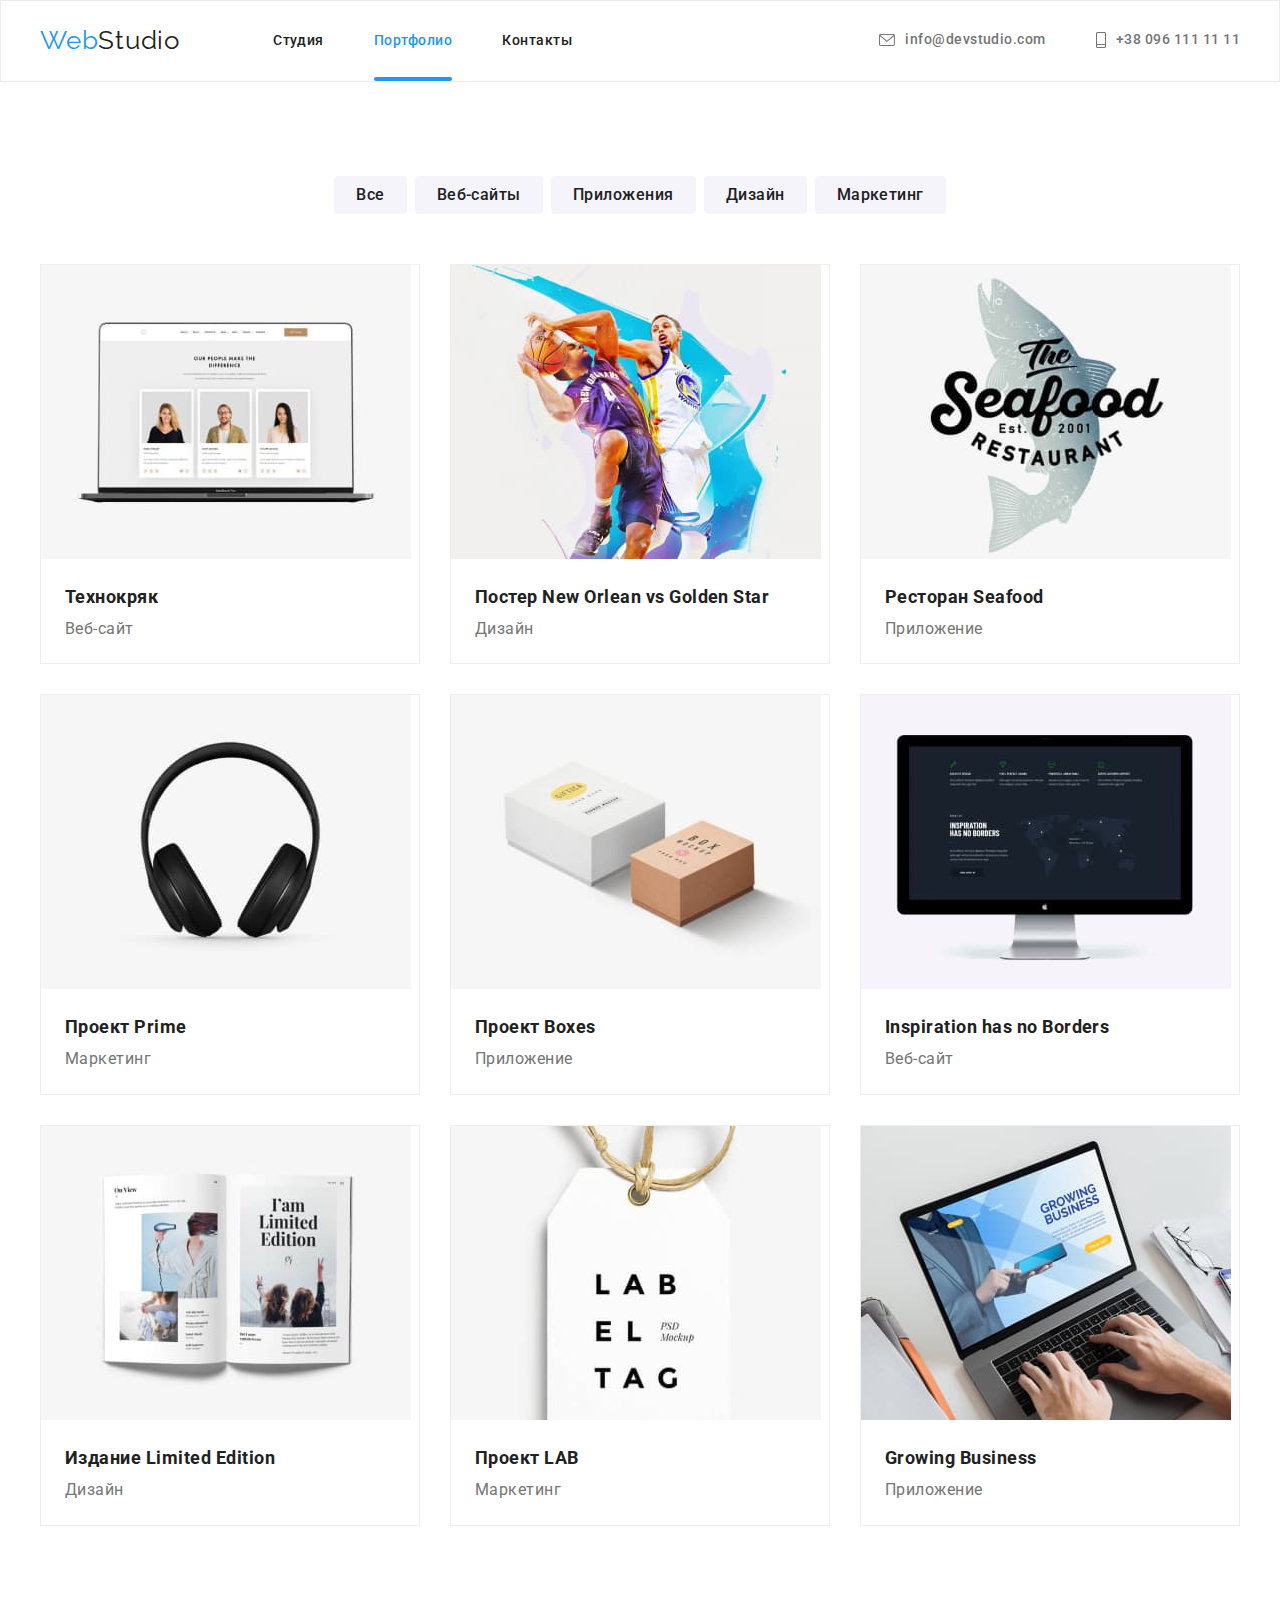
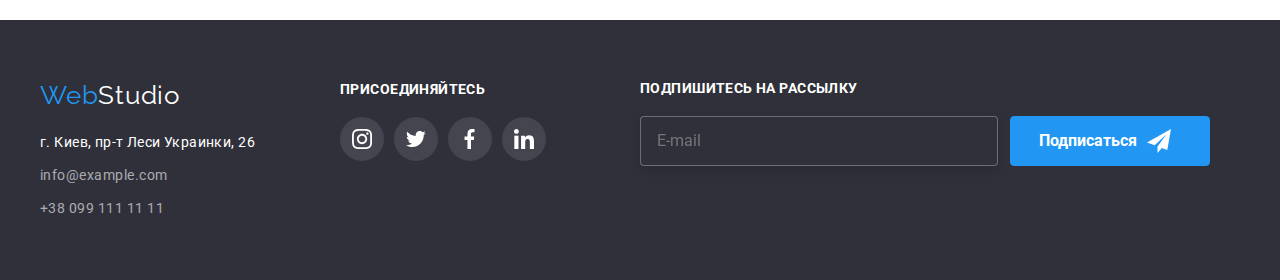
==== portfolio.html @ 8c1c511e "Скопировали файлы из прошлого репозитория!!!" ====
<!DOCTYPE html>
<html lang="ru">
  <head>
    <meta charset="UTF-8" />
    <meta name="viewport" content="width=device-width, initial-scale=1.0" />
    <title>Portfolio</title>
    <link rel="preconnect" href="https://fonts.gstatic.com" />
    <link
      href="https://fonts.googleapis.com/css2?family=Oleo+Script&family=Raleway:wght@700&family=Roboto:wght@400;500;700;900&display=swap"
      rel="stylesheet"
    />
    <link
      rel="stylesheet"
      href="https://cdnjs.cloudflare.com/ajax/libs/modern-normalize/1.0.0/modern-normalize.min.css"
    />
    <link rel="stylesheet" href="./css/main.min.css" />
  </head>
  <body class="page-portfolio">
    <!-- Шапка сайта -->
    <header class="header">
      <div class="container-header container">
        <nav class="navigation">
          <a href="./index.html" aria-label="Логотип ВебСтудии" lang="en" class="logo list"
            ><span class="logo-web">Web</span>Studio</a
          >
          <ul class="site-nav list">
            <li class="item">
              <a href="./index.html" class="menu-link link">Студия</a>
            </li>
            <li class="item">
              <a href="./portfolio.html" class="menu-link link current">Портфолио</a>
            </li>
            <li class="item">
              <a href="" class="menu-link link">Контакты</a>
            </li>
          </ul>
        </nav>
        <ul class="contacts-list-item contacts list">
          <li class="contact-list item">
            <a href="mailto:info@devstudio.com" class="contact-list-link link">
              <svg class="contact-list-icon" width="16px" height="12px">
                <use href="./images/symbol-defs.svg#icon-envelope"></use>
              </svg>
              info@devstudio.com
            </a>
          </li>
          <li class="contact-list item">
            <a href="tel:+380961111111" class="contact-list-link link">
              <svg class="contact-list-icon" width="10px" height="16px">
                <use href="./images/symbol-defs.svg#icon-smartphone"></use>
              </svg>
              +38 096 111 11 11
            </a>
          </li>
        </ul>
      </div>
    </header>

    <main>
      <section class="section-portfolio">
        <div class="container">
          <ul class="button-list list">
            <li class="item">
              <button class="button secondary">Все</button>
            </li>
            <li class="item">
              <button class="button secondary">Веб-сайты</button>
            </li>
            <li class="item">
              <button class="button secondary">Приложения</button>
            </li>
            <li class="item">
              <button class="button secondary">Дизайн</button>
            </li>
            <li class="item">
              <button class="button secondary">Маркетинг</button>
            </li>
          </ul>

          <ul class="works list">
            <li class="item">
              <a href="" class="works-link">
                <div class="card-portfolio">
                  <img src="./images/portfolio/img8.jpg" alt="Технокряк" width="370" height="294" />
                  <div class="box-overlay">
                    <p class="text-overlay">
                      Технокряк это современная площадка распространения коронавируса. Компании используют эту платформу
                      для цифрового шпионажа и атак на защищённые сервера конкурентов.
                    </p>
                  </div>
                </div>
                <div class="works-name">
                  <h3 class="title">Технокряк</h3>
                  <p class="button-name">Веб-сайт</p>
                </div>
              </a>
            </li>
            <li class="item">
              <a href="" class="works-link">
                <div>
                  <img
                    src="./images/portfolio/img9.jpg"
                    alt="Постер New Orlean vs Golden Star"
                    width="370"
                    height="294"
                  />
                </div>
                <div class="works-name">
                  <h3 class="title">Постер New Orlean vs Golden Star</h3>
                  <p class="button-name">Дизайн</p>
                </div>
              </a>
            </li>
            <li class="item">
              <a href="" class="works-link">
                <div>
                  <img src="./images/portfolio/img10.jpg" alt="Ресторан Seafood" width="370" height="294" />
                </div>
                <div class="works-name">
                  <h3 class="title">Ресторан Seafood</h3>
                  <p class="button-name">Приложение</p>
                </div>
              </a>
            </li>
            <li class="item">
              <a href="" class="works-link">
                <div>
                  <img src="./images/portfolio/img11.jpg" alt="Проект Prime" width="370" height="294" />
                </div>
                <div class="works-name">
                  <h3 class="title">Проект Prime</h3>
                  <p class="button-name">Маркетинг</p>
                </div>
              </a>
            </li>
            <li class="item">
              <a href="" class="works-link">
                <div>
                  <img src="./images/portfolio/img12.jpg" alt="Проект Boxes" width="370" height="294" />
                </div>
                <div class="works-name">
                  <h3 class="title">Проект Boxes</h3>
                  <p class="button-name">Приложение</p>
                </div>
              </a>
            </li>
            <li class="item">
              <a href="" class="works-link">
                <div>
                  <img src="./images/portfolio/img13.jpg" alt="Inspiration has no Borders" width="370" height="294" />
                </div>
                <div class="works-name">
                  <h3 class="title">Inspiration has no Borders</h3>
                  <p class="button-name">Веб-сайт</p>
                </div>
              </a>
            </li>
            <li class="item">
              <a href="" class="works-link">
                <div>
                  <img src="./images/portfolio/img14.jpg" alt="Издание Limited Edition" width="370" height="294" />
                </div>
                <div class="works-name">
                  <h3 class="title">Издание Limited Edition</h3>
                  <p class="button-name">Дизайн</p>
                </div>
              </a>
            </li>
            <li class="item">
              <a href="" class="works-link">
                <div>
                  <img src="./images/portfolio/img15.jpg" alt="Проект LAB" width="370" height="294" />
                </div>
                <div class="works-name">
                  <h3 class="title">Проект LAB</h3>
                  <p class="button-name">Маркетинг</p>
                </div>
              </a>
            </li>
            <li class="item">
              <a href="" class="works-link">
                <div>
                  <img src="./images/portfolio/img16.jpg" alt="Growing Business" width="370" height="294" />
                </div>
                <div class="works-name">
                  <h3 class="title">Growing Business</h3>
                  <p class="button-name">Приложение</p>
                </div>
              </a>
            </li>
          </ul>
        </div>
      </section>
    </main>

    <!-- Footer -->
    <footer class="footer">
      <div class="container-footer container">
        <div class="footer-item">
          <div class="logotype">
            <a href="./index.html" aria-label="Логотип ВебСтудии" lang="en" class="logo list"
              ><span class="logo-footer logo-web">Web</span><span class="logo-color">Studio</span></a
            >
          </div>
          <address class="address">
            <ul class="contacts-adress list">
              <li class="item">
                <a href="" class="footer-adress list">г. Киев, пр-т Леси Украинки, 26</a>
              </li>
              <li class="item">
                <a href="mailto:info@devstudio.com" class="footer-mail mail">info@example.com</a>
              </li>
              <li class="item">
                <a href="tel:+380991111111" class="number">+38 099 111 11 11</a>
              </li>
            </ul>
          </address>
        </div>

        <div class="footer-item">
          <p class="footer-text">присоединяйтесь</p>
          <ul class="footer-social list">
            <li class="footer-list-item">
              <a href="" class="footer-list-link">
                <svg class="footer-list-icon">
                  <use href="./images/symbol-defs.svg#icon-instagram"></use>
                </svg>
              </a>
            </li>
            <li class="footer-list-item">
              <a href="" class="footer-list-link">
                <svg class="footer-list-icon">
                  <use href="./images/symbol-defs.svg#icon-twitter"></use>
                </svg>
              </a>
            </li>
            <li class="footer-list-item">
              <a href="" class="footer-list-link">
                <svg class="footer-list-icon">
                  <use href="./images/symbol-defs.svg#icon-facebook"></use>
                </svg>
              </a>
            </li>
            <li class="footer-list-item">
              <a href="" class="footer-list-link">
                <svg class="footer-list-icon">
                  <use href="./images/symbol-defs.svg#icon-linkedin"></use>
                </svg>
              </a>
            </li>
          </ul>
        </div>
        <div>
          <p class="send-text">Подпишитесь на рассылку</p>
          <form class="footer-send-form">
            <input type="email" name="email" placeholder="E-mail" class="footer-form-input" />
            <button class="send-button" type="submit">
              Подписаться
              <svg class="send-icon-svg">
                <use href="./images/symbol-defs.svg#icon-icon-send"></use>
              </svg>
            </button>
          </form>
        </div>
      </div>
    </footer>
  </body>
</html>
---- css/main.min.css ----
:root{--primary-text-color: #212121;--second-text-color: #757575;--accent-color: #2196f3;--white-color: #ffffff}.visually-hidden{position:absolute !important;clip:rect(1px 1px 1px 1px);clip:rect(1px, 1px, 1px, 1px);padding:0 !important;border:0 !important;height:1px !important;width:1px !important;overflow:hidden}h1,h2,h3,h4,h5,h6,p{margin:0}ul,ol{margin:0;padding:0}img{display:block;max-width:100%;height:auto}.page{background-color:#ffffff;color:var(--primary-text-color);font-family:Roboto, sans-serif;letter-spacing:0.03em}.item{margin-left:0;margin-top:0}.list{padding:0;margin:0;list-style:none;text-decoration:none}.container{margin:0 auto;width:1200px}.logo{margin-right:93px;color:var(--primary-text-color);font-family:Raleway, curcive;font-size:26px;line-height:1.19;letter-spacing:0.03em;text-decoration:none}.logo-web{color:var(--accent-color)}.logo-color{color:#ffffff}.logotype{margin-bottom:20px}.navigation{margin-right:auto;display:flex;align-items:center}.site-nav{position:relative;display:flex;align-items:center}.site-nav .item:not(:last-child){margin-right:50px}.site-nav .link{color:var(--primary-text-color);font-weight:500;font-size:14px;line-height:1.14;text-decoration:none;transition-property:color;transition-duration:250ms;transition-timing-function:cubic-bezier(0.4, 0, 0.2, 1)}.site-nav .link:hover,.site-nav .link:focus{color:var(--accent-color)}.site-nav .link.current{color:var(--accent-color)}.site-nav .link.current::after{content:'';position:absolute;display:block;top:45px;width:100%;height:4px;background-color:var(--accent-color);border-radius:2px}.menu-link{position:relative}.contacts{display:flex;align-items:center}.contacts .item:not(:last-child){margin-right:50px}.contacts .link{display:flex;align-items:center;color:var(--second-text-color);font-weight:500;font-size:14px;line-height:1.14;text-decoration:none}.contact-list-link{transition:color 250ms cubic-bezier(0.4, 0, 0.2, 1)}.contact-list{display:flex;align-items:center}.contact-list-icon{flex-shrink:0;margin-right:10px;fill:var(--second-text-color);transition:fill 250ms cubic-bezier(0.4, 0, 0.2, 1)}.contact-list-link:hover,.contact-list-link:focus,.contact-list-link:focus .contact-list-icon{color:var(--accent-color);fill:var(--accent-color)}.contacts-adress .item:not(:last-child){margin-bottom:9px}.address{color:#ffffff;font-family:Roboto;font-style:normal;font-weight:normal;font-size:14px;line-height:1.7}.footer-adress{color:#fff;font-family:Roboto;font-style:normal;font-weight:normal;font-size:14px;line-height:1.714;letter-spacing:0.03em;transition:color 250ms cubic-bezier(0.4, 0, 0.2, 1)}.contacts-adress .footer-adress:hover,.contacts-adress .footer-adress:focus{color:var(--accent-color)}.mail{color:rgba(255,255,255,0.6);font-style:normal;font-weight:normal;font-size:14px;line-height:1.7;text-decoration:none;transition:color 250ms cubic-bezier(0.4, 0, 0.2, 1)}.contacts-adress .mail:hover,.contacts-adress .mail:focus{color:var(--accent-color)}.number{color:rgba(255,255,255,0.6);font-style:normal;font-weight:normal;font-size:14px;line-height:1.7;text-decoration:none;transition:color 250ms cubic-bezier(0.4, 0, 0.2, 1)}.contacts-adress .number:hover,.contacts-adress .number:focus{color:var(--accent-color)}.social-list{display:inline-flex;justify-content:center;padding-bottom:30px}.social-list-link{display:flex;align-items:center;justify-content:center;width:44px;height:44px;background-color:#ffffff;border-radius:50%;transition-property:background-color;transition-duration:250ms;transition-timing-function:cubic-bezier(0.4, 0, 0.2, 1)}.social-list-link:hover,.social-list-link:focus{background-color:var(--accent-color)}.social-list-icon{fill:#afb1b8;width:20px;height:20px;transition-property:fill;transition-duration:250ms;transition-timing-function:cubic-bezier(0.4, 0, 0.2, 1)}.social-list-link:hover .social-list-icon,.social-list-link:focus .social-list-icon{fill:#ffffff}.social-list-item{margin-right:10px}.social-list-item:last-child{margin-right:0px}.footer-text{display:inline-block;margin-bottom:20px;color:var(--white-color);font-style:normal;font-weight:bold;font-size:14px;line-height:1.143;letter-spacing:0.03em;text-transform:uppercase}.footer-social{display:flex}.footer-list-item{margin-right:10px}.footer-list-link{display:flex;align-items:center;justify-content:center;width:44px;height:44px;border-radius:50%;background-color:rgba(255,255,255,0.1);transition-property:background-color;transition-duration:250ms;transition-timing-function:cubic-bezier(0.4, 0, 0.2, 1)}.footer-list-link:hover,.footer-list-link:focus{background-color:var(--accent-color)}.footer-list-icon{margin:12px;width:20px;height:20px;fill:#ffffff;transition:color 250ms cubic-bezier(0.4, 0, 0.2, 1)}.footer-list-link:hover .footer-list-icon,.footer-list-link:focus .footer-list-icon{color:#ffffff}.button{color:var(--primary-text-color);background-color:var(--white-color);font-family:Roboto;font-style:normal;font-weight:700;font-size:16px;line-height:1.875;display:flex;align-items:center;text-align:center;letter-spacing:0.06em}.button.primary{min-width:200px;background-color:var(--accent-color);color:var(--white-color);margin:0 auto 0 auto;padding:10px 32px 10px 32px;border-radius:4px;border:1px solid var(--accent-color);transition:background-color 250ms cubic-bezier(0.4, 0, 0.2, 1),box-shadow 250ms cubic-bezier(0.4, 0, 0.2, 1),border-radius 250ms cubic-bezier(0.4, 0, 0.2, 1)}.button.primary:hover,.button.primary:focus{background-color:#188ce8;box-shadow:0px 4px 4px rgba(0,0,0,0.15);border-radius:4px}.send-button{min-width:200px;height:50px;align-items:center;text-align:center;display:flex;background-color:var(--accent-color);color:var(--white-color);margin:0 auto 0 auto;padding:10px 29px 10px 28px;border-radius:4px;border:1px solid var(--accent-color);font-style:normal;font-weight:bold;font-size:16px;line-height:1.875;transition:background-color 250ms cubic-bezier(0.4, 0, 0.2, 1),box-shadow 250ms cubic-bezier(0.4, 0, 0.2, 1),border-radius 250ms cubic-bezier(0.4, 0, 0.2, 1)}.send-button:hover,.send-button:focus{background-color:#188ce8;box-shadow:0px 4px 4px rgba(0,0,0,0.15);border-radius:4px}.contact-form-btn{min-width:200px;text-align:center;background-color:var(--accent-color);color:var(--white-color);margin:0 auto 0 auto;padding:10px 54px;border-radius:4px;border:1px solid var(--accent-color);transition:background-color 250ms cubic-bezier(0.4, 0, 0.2, 1),box-shadow 250ms cubic-bezier(0.4, 0, 0.2, 1),border-radius 250ms cubic-bezier(0.4, 0, 0.2, 1)}.contact-form-btn:hover,.contact-form-btn:focus{background-color:#188ce8;box-shadow:0px 4px 4px rgba(0,0,0,0.15);border-radius:4px}.section-title{margin-top:0px;margin-bottom:50px;font-weight:700;font-size:36px;line-height:1.16;text-align:center}.backdrop{position:fixed;height:100%;top:0;left:0;width:100%;background-color:rgba(0,0,0,0.2)}.backdrop.is-hidden{opacity:0;pointer-events:none}.modal{position:absolute;top:50%;left:50%;transform:translate(-50%, -50%);min-width:528px;min-height:581px;background-color:#ffffff;box-shadow:0px 1px 3px rgba(0,0,0,0.12),0px 1px 1px rgba(0,0,0,0.14),0px 2px 1px rgba(0,0,0,0.2);border-radius:4px}.button-modal{position:absolute;display:flex;justify-content:center;align-items:center;top:8px;right:8px;width:30px;height:30px;background:#ffffff;border:1px solid rgba(0,0,0,0.1);box-sizing:border-box;border-radius:50%;transition:background-color 250ms cubic-bezier(0.4, 0, 0.2, 1)}.button-modal:hover,.button-modal:focus{background-color:var(--accent-color)}.modal-img{position:absolute;top:6px;left:6px}.close-modal-svg{width:18px;height:18px;fill:#000000;transition:fill 250ms cubic-bezier(0.4, 0, 0.2, 1)}.button-modal:hover .close-modal-svg,.button-modal:focus .close-modal-svg{fill:#ffffff}.text-contact-form{margin-bottom:12px;font-style:normal;font-weight:bold;font-size:20px;line-height:1.15;text-align:center;letter-spacing:0.03em;color:#212121}.contact-form{display:flex;flex-direction:column;padding:40px;font-weight:400}.contact-form-field{font-style:normal;font-weight:400;font-size:12px;line-height:1.167;color:#757575}.contact-form-field+.contact-form-field{margin-top:10px}.contact-form-input-wrapper{position:relative;display:block;margin-top:4px}.contact-form-input{display:block;width:100%;height:40px;border:1px solid rgba(33,33,33,0.2);border-radius:4px;padding-left:42px;transition:border-color 250ms cubic-bezier(0.4, 0, 0.2, 1)}.contact-form-input:focus{outline:none;border-color:var(--accent-color)}.contact-form-icon{position:absolute;top:50%;left:12px;transform:translateY(-50%);display:block;width:18px;height:18px;background-color:#ffffff;transition:fill 250ms cubic-bezier(0.4, 0, 0.2, 1)}.contact-form-input:focus ~ .contact-form-icon{fill:var(--accent-color)}.contact-form-message{width:100%;height:120px;resize:none;border:1px solid rgba(33,33,33,0.2);border-radius:4px;margin-top:4px;margin-bottom:25px;padding:12px 16px;transition:border-color 250ms cubic-bezier(0.4, 0, 0.2, 1)}.contact-form-message::placeholder{color:rgba(117,117,117,0.5)}.contact-form-message:focus{border-color:var(--accent-color);outline:none}.contact-form-policy-label{margin-bottom:30px;font-style:normal;font-weight:normal;font-size:14px;line-height:1.714;letter-spacing:0.03em;color:#757575}.contact-form-policy-label::before{display:inline-block;content:'';width:16px;height:15px;border:1px solid #000000;margin-right:7px}.contact-form-check-policy:checked+.contact-form-policy-label::before{background-image:url("../images/icon-check.svg");border:none}.contact-form-check-policy:focus+.contact-form-policy-label::before{background-image:url("../images/icon-check.svg");border:none;outline:1px solid var(--accent-color)}.contact-form-label-link{color:#2196f3}.button-list{display:flex;flex-wrap:wrap;justify-content:center;padding-top:0;padding-bottom:50px}.button-list .item:not(:last-child){margin-right:8px}.button.secondary{margin:0 auto 0 auto;padding:6px 22px 6px 22px;border-radius:4px;border:0px solid var(--accent-color);outline:0;background-color:#f5f4fa;color:var(--primary-text-color);font-family:inherit;font-family:Roboto;font-style:normal;font-weight:500;font-size:16px;line-height:1.6;text-align:center;letter-spacing:0.03em;transition:background-color 250ms cubic-bezier(0.4, 0, 0.2, 1),color 250ms cubic-bezier(0.4, 0, 0.2, 1),box-shadow 250ms cubic-bezier(0.4, 0, 0.2, 1)}.button.secondary:hover,.button.secondary:focus{background-color:var(--accent-color);color:var(--white-color);box-shadow:0px 3px 1px rgba(0,0,0,0.1),0px 1px 2px rgba(0,0,0,0.08),0px 2px 2px rgba(0,0,0,0.12)}.header>.container{display:flex;align-items:center}.header{background-color:#ffffff;border:1px solid #ececec}.container-header{padding-top:24px;padding-bottom:25px}.hero{max-width:1600px;padding-top:200px;padding-bottom:200px;margin-left:auto;margin-right:auto;background-image:linear-gradient(to right, rgba(47,48,58,0.4), rgba(47,48,58,0.4)),url(../images/hero-bg.jpg);background-repeat:no-repeat;background-position:center;background-size:cover}.hero-title{padding-top:0;margin-top:0;margin-bottom:30px;color:var(--white-color);font-weight:900;font-size:44px;line-height:1.36;text-align:center;text-transform:uppercase}.section-features{padding-top:94px;margin-bottom:94px}.features-list{display:flex;flex-wrap:wrap;margin-left:-30px;margin-top:-30px;padding:0}.features-list .item{flex-basis:calc(100% / 4 - 30px);margin-left:30px;margin-top:30px}.list-icon::before{display:block;content:'';width:100%;height:120px;background-size:70px 70px;background-repeat:no-repeat;background-position:center;background-color:#f5f4fa;border-radius:4px}.icon-sputnik::before{background-image:url("../images/antenna.svg")}.icon-clock::before{background-image:url("../images/clock.svg")}.icon-laptop::before{background-image:url("../images/diagram.svg")}.icon-astronavt::before{background-image:url("../images/astronaut.svg")}.feature-title{margin-top:0;margin-bottom:10px;margin-top:30px;font-style:normal;font-weight:bold;font-size:14px;line-height:1.14;text-transform:uppercase}.feature-text{margin-left:0;color:var(--second-text-color);font-size:14px;line-height:1.7}.section-works{padding-bottom:94px}.works-list{display:flex;flex-wrap:wrap;margin-left:-30px;margin-top:-30px}.works-list .item{flex-basis:calc(100% / 3 - 30px);margin-left:30px;margin-top:30px}.works-list>.item{position:relative}.works-label{position:absolute;display:block;width:100%;background:rgba(47,48,58,0.8);padding-top:27px;padding-bottom:27px;bottom:0;left:0}.name-label{font-style:normal;font-weight:700;font-size:14px;line-height:1.143;text-align:center;letter-spacing:0.03em;text-transform:uppercase;color:#ffffff}.section-team{padding-top:94px;padding-bottom:94px;background-color:#f5f4fa}.team-list{display:flex;flex-wrap:wrap;margin-left:-30px;margin-top:-30px}.team-list .team-card{text-align:center;flex-basis:calc(100% / 4 - 30px);margin-left:30px;margin-top:30px;box-shadow:0px 1px 3px rgba(0,0,0,0.12),0px 1px 1px rgba(0,0,0,0.14),0px 2px 1px rgba(0,0,0,0.2);border-radius:0px 0px 4px 4px}.user-info{padding-top:30px;background-color:#ffffff}.team-name{margin-bottom:10px;color:var(--primary-text-color);font-weight:500;font-size:16px;line-height:1.18}.team-profession{color:var(--second-text-color);font-size:16px;line-height:1.18;text-decoration:none;margin-bottom:16px}.container-clients{display:block;max-width:1200px;padding-top:94px}.clients-list{display:flex;flex-wrap:wrap;padding-bottom:94px;margin-left:15px;margin-right:15px}.clients-list .clients-list-item{flex-basis:calc((100% - 180px) / 6);margin-left:15px}.clients-list-link{display:flex;align-items:center;justify-content:center;width:100%;height:90px;box-sizing:border-box;border:1px solid #afb1b8;box-sizing:border-box;border-radius:4px;color:#afb1b8;transition-property:all;transition-duration:250ms;transition-timing-function:cubic-bezier(0.4, 0, 0.2, 1)}.clients-list-link:hover,.clients-list-link:focus{border-color:var(--accent-color);outline:none}.clients-link-icon{fill:#afb1b8;transition-property:fill;transition-duration:250ms;transition-timing-function:cubic-bezier(0.4, 0, 0.2, 1)}.clients-list-link:hover .clients-link-icon,.clients-list-link:focus .clients-link-icon{fill:var(--accent-color)}.footer{background-color:#2f303a;padding:60px 0;padding-left:15px;padding-right:15px}.container-footer{display:flex}.footer-item{display:block;width:270px;margin-right:30px}.send-text{margin-bottom:20px;font-style:normal;font-weight:700;font-size:14px;line-height:1.143;letter-spacing:0.03em;text-transform:uppercase;color:#ffffff}.footer-send-form{display:flex}.footer-form-input{font-weight:normal;color:#ffffff;padding-left:16px;margin-right:12px;width:358px;height:50px;border:1px solid rgba(255,255,255,0.3);box-sizing:border-box;filter:drop-shadow(0px 4px 4px rgba(0,0,0,0.15));border-radius:4px;background-color:#2f303a;transition:border-color 250ms cubic-bezier(0.4, 0, 0.2, 1)}.footer-form-input:focus{outline:none;border-color:var(--accent-color)}.send-icon-svg{width:24px;height:24px;margin-left:10px}.section-portfolio{padding-top:94px;padding-bottom:94px;background-color:#ffffff}.page-portfolio{background-color:#e5e5e5;font-family:Roboto, sans-serif;letter-spacing:0.03em}.works{display:flex;flex-wrap:wrap;margin-left:-30px;margin-top:-30px}.works .item{flex-basis:calc((100% - 90px) / 3);margin-left:30px;margin-top:30px}.works .title{color:var(--primary-text-color);font-style:normal;font-weight:bold;font-size:18px;line-height:2}.works .button-name{color:#757575;font-style:normal;font-weight:normal;font-size:16px;line-height:1.8}.works-name{padding:20px 24px}.works-link{display:block;text-decoration:none;border:1px solid #eeeeee;box-sizing:border-box;transition:box-shadow 250ms cubic-bezier(0.4, 0, 0.2, 1)}.works-link:hover,.works-link:focus{box-shadow:0px 1px 1px rgba(0,0,0,0.12),0px 4px 4px rgba(0,0,0,0.06),1px 4px 6px rgba(0,0,0,0.16)}.card-portfolio{position:relative;overflow:hidden}.box-overlay{position:absolute;top:100%;left:0;transform:translateY(0);transition:transform 250ms ease;width:100%;height:100%;background:rgba(33,150,243,0.9)}.works-link:hover .box-overlay,.works-link:focus .box-overlay{transform:translateY(-100%);transition-timing-function:cubic-bezier(0.4, 0, 0.2, 1)}.text-overlay{font-family:Roboto;font-style:normal;font-weight:400;font-size:18px;line-height:1.155;letter-spacing:0.03em;padding:63px 24px 63px 24px;color:#ffffff}
/*# sourceMappingURL=main.min.css.map */
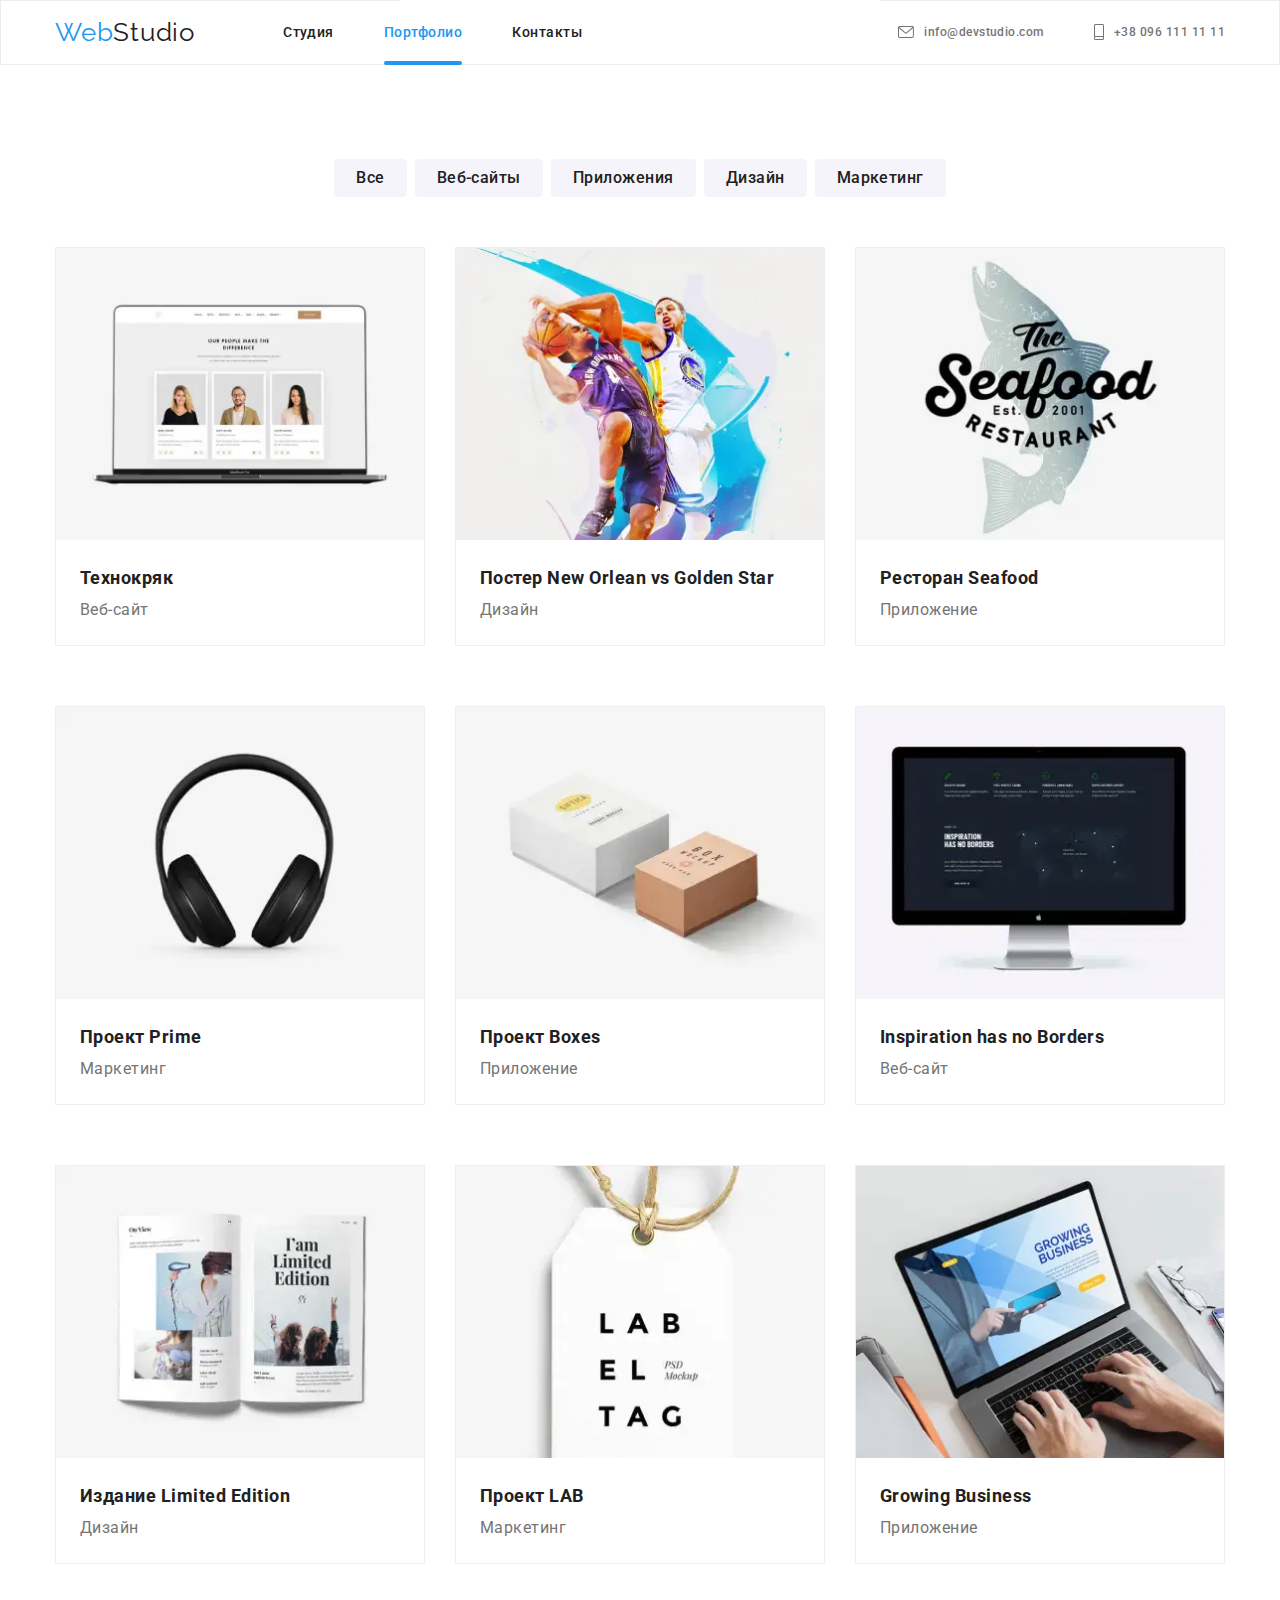
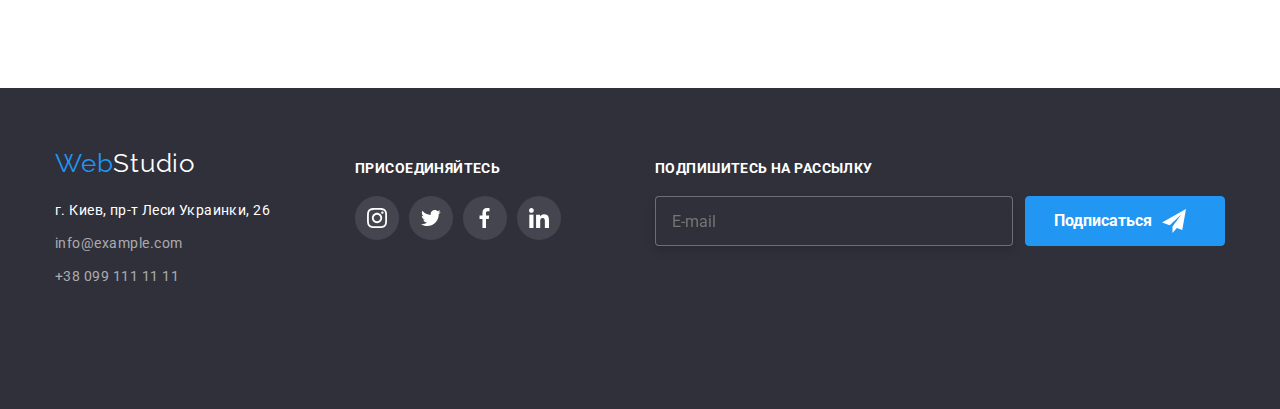
==== commit 69a2a94d: "Добавили АДАПТИВКУ!!!" ====
--- a/portfolio.html
+++ b/portfolio.html
@@ -17,6 +17,7 @@
   </head>
   <body class="page-portfolio">
     <!-- Шапка сайта -->
+
     <header class="header">
       <div class="container-header container">
         <nav class="navigation">
@@ -35,10 +36,17 @@
             </li>
           </ul>
         </nav>
-        <ul class="contacts-list-item contacts list">
+
+        <button class="burger-btn" data-menu-open>
+          <svg class="burger-btn-icon">
+            <use href="./images/symbol-defs.svg#burger-btn"></use>
+          </svg>
+        </button>
+
+        <ul class="contacts list">
           <li class="contact-list item">
             <a href="mailto:info@devstudio.com" class="contact-list-link link">
-              <svg class="contact-list-icon" width="16px" height="12px">
+              <svg class="contact-list-icon icon-mail-tablet">
                 <use href="./images/symbol-defs.svg#icon-envelope"></use>
               </svg>
               info@devstudio.com
@@ -46,7 +54,7 @@
           </li>
           <li class="contact-list item">
             <a href="tel:+380961111111" class="contact-list-link link">
-              <svg class="contact-list-icon" width="10px" height="16px">
+              <svg class="contact-list-icon icon-tel-tablet">
                 <use href="./images/symbol-defs.svg#icon-smartphone"></use>
               </svg>
               +38 096 111 11 11
@@ -54,6 +62,58 @@
           </li>
         </ul>
       </div>
+
+      <div class="mobile-menu is-menu-hidden" data-menu>
+        <button type="button" class="mobile-menu-close-btn" data-menu-close>
+          <svg class="mobile-menu-close-icon">
+            <use href="./images/symbol-defs.svg#icon-close-black"></use>
+          </svg>
+        </button>
+        <ul class="mobile-menu-navigation-list list">
+          <li class="mobile-menu-navigaiton-item">
+            <a href="./index.html" class="mobile-menu-navigation-link">Студия</a>
+          </li>
+          <li class="mobile-menu-navigaiton-item">
+            <a href="./portfolio.html" class="mobile-menu-navigation-link">Портфолио</a>
+          </li>
+          <li class="mobile-menu-navigaiton-item">
+            <a href="" class="mobile-menu-navigation-link">Контакты</a>
+          </li>
+        </ul>
+
+        <ul class="mobile-menu-contacts list">
+          <li class="mobile-contacts-item">
+            <a href="tel:+380961111111" class="mobile-menu-link">+38 096 111 11 11</a>
+          </li>
+          <li class="mobile-contacts-item">
+            <a href="mailto:info@devstudio.com" class="mobile-menu-link">info@devstudio.com</a>
+          </li>
+        </ul>
+
+        <ul class="mobile-menu-socials list">
+          <li class="mobile-social-item">
+            <a href="#" class="mobile-social-link">Instagram</a>
+          </li>
+          <li class="mobile-social-item">
+            <span class="separate-line"></span>
+          </li>
+          <li class="mobile-social-item">
+            <a href="#" class="mobile-social-link">Twitter</a>
+          </li>
+          <li class="mobile-social-item">
+            <span class="separate-line"></span>
+          </li>
+          <li class="mobile-social-item">
+            <a href="#" class="mobile-social-link">Facebook</a>
+          </li>
+          <li class="mobile-social-item">
+            <span class="separate-line"></span>
+          </li>
+          <li class="mobile-social-item">
+            <a href="#" class="mobile-social-link">LinkedIn</a>
+          </li>
+        </ul>
+      </div>
     </header>
 
     <main>
@@ -81,7 +141,62 @@
             <li class="item">
               <a href="" class="works-link">
                 <div class="card-portfolio">
-                  <img src="./images/portfolio/img8.jpg" alt="Технокряк" width="370" height="294" />
+                  <picture>
+                    <!-- Desktop-image -->
+                    <source
+                      srcset="
+                        ./images/portfolio-img/portfolio-desktop/portfolio-desktop-01.webp    1x,
+                        ./images/portfolio-img/portfolio-desktop/portfolio-desktop-01@2x.webp 2x
+                      "
+                      media="(min-width: 1200px)"
+                      type="image/webp"
+                    />
+                    <source
+                      srcset="
+                        ./images/portfolio-img/portfolio-desktop/portfolio-desktop-01.jpg    1x,
+                        ./images/portfolio-img/portfolio-desktop/portfolio-desktop-01@2x.jpg 2x
+                      "
+                      media="(min-width: 1200px)"
+                    />
+
+                    <!-- Tablet-image -->
+                    <source
+                      srcset="
+                        ./images/portfolio-img/portfolio-tablet/portfolio-tablet-01.webp    1x,
+                        ./images/portfolio-img/portfolio-tablet/portfolio-tablet-01@2x.webp 2x
+                      "
+                      media="(min-width: 768px)"
+                      type="image/webp"
+                    />
+                    <source
+                      srcset="
+                        ./images/portfolio-img/portfolio-tablet/portfolio-tablet-01.jpg    1x,
+                        ./images/portfolio-img/portfolio-tablet/portfolio-tablet-01@2x.jpg 2x
+                      "
+                      media="(min-width: 768px)"
+                    />
+
+                    <!-- Mobile-image -->
+
+                    <source
+                      srcset="
+                        ./images/portfolio-img/portfolio-mobile/portfolio-mob-01.webp    1x,
+                        ./images/portfolio-img/portfolio-mobile/portfolio-mob-01@2x.webp 2x
+                      "
+                      media="(min-width: 480px)"
+                      type="image/webp"
+                    />
+                    <source
+                      srcset="
+                        ./images/portfolio-img/portfolio-mobile/portfolio-mob-01.jpg    1x,
+                        ./images/portfolio-img/portfolio-mobile/portfolio-mob-01@2x.jpg 2x
+                      "
+                      media="(min-width: 480px)"
+                    />
+
+                    <img src="./images/portfolio/img8.jpg" alt="Технокряк" />
+                  </picture>
+
                   <div class="box-overlay">
                     <p class="text-overlay">
                       Технокряк это современная площадка распространения коронавируса. Компании используют эту платформу
@@ -98,12 +213,61 @@
             <li class="item">
               <a href="" class="works-link">
                 <div>
-                  <img
-                    src="./images/portfolio/img9.jpg"
-                    alt="Постер New Orlean vs Golden Star"
-                    width="370"
-                    height="294"
-                  />
+                  <picture>
+                    <!-- Desktop-image -->
+                    <source
+                      srcset="
+                        ./images/portfolio-img/portfolio-desktop/portfolio-desktop-02.webp    1x,
+                        ./images/portfolio-img/portfolio-desktop/portfolio-desktop-02@2x.webp 2x
+                      "
+                      media="(min-width: 1200px)"
+                      type="image/webp"
+                    />
+                    <source
+                      srcset="
+                        ./images/portfolio-img/portfolio-desktop/portfolio-desktop-02.jpg    1x,
+                        ./images/portfolio-img/portfolio-desktop/portfolio-desktop-02@2x.jpg 2x
+                      "
+                      media="(min-width: 1200px)"
+                    />
+
+                    <!-- Tablet-image -->
+                    <source
+                      srcset="
+                        ./images/portfolio-img/portfolio-tablet/portfolio-tablet-02.webp    1x,
+                        ./images/portfolio-img/portfolio-tablet/portfolio-tablet-02@2x.webp 2x
+                      "
+                      media="(min-width: 768px)"
+                      type="image/webp"
+                    />
+                    <source
+                      srcset="
+                        ./images/portfolio-img/portfolio-tablet/portfolio-tablet-02.jpg    1x,
+                        ./images/portfolio-img/portfolio-tablet/portfolio-tablet-02@2x.jpg 2x
+                      "
+                      media="(min-width: 768px)"
+                    />
+
+                    <!-- Mobile-image -->
+
+                    <source
+                      srcset="
+                        ./images/portfolio-img/portfolio-mobile/portfolio-mob-02.webp    1x,
+                        ./images/portfolio-img/portfolio-mobile/portfolio-mob-02@2x.webp 2x
+                      "
+                      media="(min-width: 480px)"
+                      type="image/webp"
+                    />
+                    <source
+                      srcset="
+                        ./images/portfolio-img/portfolio-mobile/portfolio-mob-02.jpg    1x,
+                        ./images/portfolio-img/portfolio-mobile/portfolio-mob-02@2x.jpg 2x
+                      "
+                      media="(min-width: 480px)"
+                    />
+
+                    <img src="./images/portfolio/img9.jpg" alt="Постер New Orlean vs Golden Star" />
+                  </picture>
                 </div>
                 <div class="works-name">
                   <h3 class="title">Постер New Orlean vs Golden Star</h3>
@@ -114,7 +278,61 @@
             <li class="item">
               <a href="" class="works-link">
                 <div>
-                  <img src="./images/portfolio/img10.jpg" alt="Ресторан Seafood" width="370" height="294" />
+                  <picture>
+                    <!-- Desktop-image -->
+                    <source
+                      srcset="
+                        ./images/portfolio-img/portfolio-desktop/portfolio-desktop-03.webp    1x,
+                        ./images/portfolio-img/portfolio-desktop/portfolio-desktop-03@2x.webp 2x
+                      "
+                      media="(min-width: 1200px)"
+                      type="image/webp"
+                    />
+                    <source
+                      srcset="
+                        ./images/portfolio-img/portfolio-desktop/portfolio-desktop-03.jpg    1x,
+                        ./images/portfolio-img/portfolio-desktop/portfolio-desktop-03@2x.jpg 2x
+                      "
+                      media="(min-width: 1200px)"
+                    />
+
+                    <!-- Tablet-image -->
+                    <source
+                      srcset="
+                        ./images/portfolio-img/portfolio-tablet/portfolio-tablet-03.webp    1x,
+                        ./images/portfolio-img/portfolio-tablet/portfolio-tablet-03@2x.webp 2x
+                      "
+                      media="(min-width: 768px)"
+                      type="image/webp"
+                    />
+                    <source
+                      srcset="
+                        ./images/portfolio-img/portfolio-tablet/portfolio-tablet-03.jpg    1x,
+                        ./images/portfolio-img/portfolio-tablet/portfolio-tablet-03@2x.jpg 2x
+                      "
+                      media="(min-width: 768px)"
+                    />
+
+                    <!-- Mobile-image -->
+
+                    <source
+                      srcset="
+                        ./images/portfolio-img/portfolio-mobile/portfolio-mob-03.webp    1x,
+                        ./images/portfolio-img/portfolio-mobile/portfolio-mob-03@2x.webp 2x
+                      "
+                      media="(min-width: 480px)"
+                      type="image/webp"
+                    />
+                    <source
+                      srcset="
+                        ./images/portfolio-img/portfolio-mobile/portfolio-mob-03.jpg    1x,
+                        ./images/portfolio-img/portfolio-mobile/portfolio-mob-03@2x.jpg 2x
+                      "
+                      media="(min-width: 480px)"
+                    />
+
+                    <img src="./images/portfolio/img10.jpg" alt="Ресторан Seafood" />
+                  </picture>
                 </div>
                 <div class="works-name">
                   <h3 class="title">Ресторан Seafood</h3>
@@ -125,7 +343,61 @@
             <li class="item">
               <a href="" class="works-link">
                 <div>
-                  <img src="./images/portfolio/img11.jpg" alt="Проект Prime" width="370" height="294" />
+                  <picture>
+                    <!-- Desktop-image -->
+                    <source
+                      srcset="
+                        ./images/portfolio-img/portfolio-desktop/portfolio-desktop-04.webp    1x,
+                        ./images/portfolio-img/portfolio-desktop/portfolio-desktop-04@2x.webp 2x
+                      "
+                      media="(min-width: 1200px)"
+                      type="image/webp"
+                    />
+                    <source
+                      srcset="
+                        ./images/portfolio-img/portfolio-desktop/portfolio-desktop-04.jpg    1x,
+                        ./images/portfolio-img/portfolio-desktop/portfolio-desktop-04@2x.jpg 2x
+                      "
+                      media="(min-width: 1200px)"
+                    />
+
+                    <!-- Tablet-image -->
+                    <source
+                      srcset="
+                        ./images/portfolio-img/portfolio-tablet/portfolio-tablet-04.webp    1x,
+                        ./images/portfolio-img/portfolio-tablet/portfolio-tablet-04@2x.webp 2x
+                      "
+                      media="(min-width: 768px)"
+                      type="image/webp"
+                    />
+                    <source
+                      srcset="
+                        ./images/portfolio-img/portfolio-tablet/portfolio-tablet-04.jpg    1x,
+                        ./images/portfolio-img/portfolio-tablet/portfolio-tablet-04@2x.jpg 2x
+                      "
+                      media="(min-width: 768px)"
+                    />
+
+                    <!-- Mobile-image -->
+
+                    <source
+                      srcset="
+                        ./images/portfolio-img/portfolio-mobile/portfolio-mob-04.webp    1x,
+                        ./images/portfolio-img/portfolio-mobile/portfolio-mob-04@2x.webp 2x
+                      "
+                      media="(min-width: 480px)"
+                      type="image/webp"
+                    />
+                    <source
+                      srcset="
+                        ./images/portfolio-img/portfolio-mobile/portfolio-mob-04.jpg    1x,
+                        ./images/portfolio-img/portfolio-mobile/portfolio-mob-04@2x.jpg 2x
+                      "
+                      media="(min-width: 480px)"
+                    />
+
+                    <img src="./images/portfolio/img11.jpg" alt="Проект Prime" />
+                  </picture>
                 </div>
                 <div class="works-name">
                   <h3 class="title">Проект Prime</h3>
@@ -136,7 +408,61 @@
             <li class="item">
               <a href="" class="works-link">
                 <div>
-                  <img src="./images/portfolio/img12.jpg" alt="Проект Boxes" width="370" height="294" />
+                  <picture>
+                    <!-- Desktop-image -->
+                    <source
+                      srcset="
+                        ./images/portfolio-img/portfolio-desktop/portfolio-desktop-05.webp    1x,
+                        ./images/portfolio-img/portfolio-desktop/portfolio-desktop-05@2x.webp 2x
+                      "
+                      media="(min-width: 1200px)"
+                      type="image/webp"
+                    />
+                    <source
+                      srcset="
+                        ./images/portfolio-img/portfolio-desktop/portfolio-desktop-05.jpg    1x,
+                        ./images/portfolio-img/portfolio-desktop/portfolio-desktop-05@2x.jpg 2x
+                      "
+                      media="(min-width: 1200px)"
+                    />
+
+                    <!-- Tablet-image -->
+                    <source
+                      srcset="
+                        ./images/portfolio-img/portfolio-tablet/portfolio-tablet-05.webp    1x,
+                        ./images/portfolio-img/portfolio-tablet/portfolio-tablet-05@2x.webp 2x
+                      "
+                      media="(min-width: 768px)"
+                      type="image/webp"
+                    />
+                    <source
+                      srcset="
+                        ./images/portfolio-img/portfolio-tablet/portfolio-tablet-05.jpg    1x,
+                        ./images/portfolio-img/portfolio-tablet/portfolio-tablet-05@2x.jpg 2x
+                      "
+                      media="(min-width: 768px)"
+                    />
+
+                    <!-- Mobile-image -->
+
+                    <source
+                      srcset="
+                        ./images/portfolio-img/portfolio-mobile/portfolio-mob-05.webp    1x,
+                        ./images/portfolio-img/portfolio-mobile/portfolio-mob-05@2x.webp 2x
+                      "
+                      media="(min-width: 480px)"
+                      type="image/webp"
+                    />
+                    <source
+                      srcset="
+                        ./images/portfolio-img/portfolio-mobile/portfolio-mob-05.jpg    1x,
+                        ./images/portfolio-img/portfolio-mobile/portfolio-mob-05@2x.jpg 2x
+                      "
+                      media="(min-width: 480px)"
+                    />
+
+                    <img src="./images/portfolio/img12.jpg" alt="Проект Boxes" />
+                  </picture>
                 </div>
                 <div class="works-name">
                   <h3 class="title">Проект Boxes</h3>
@@ -147,7 +473,61 @@
             <li class="item">
               <a href="" class="works-link">
                 <div>
-                  <img src="./images/portfolio/img13.jpg" alt="Inspiration has no Borders" width="370" height="294" />
+                  <picture>
+                    <!-- Desktop-image -->
+                    <source
+                      srcset="
+                        ./images/portfolio-img/portfolio-desktop/portfolio-desktop-06.webp    1x,
+                        ./images/portfolio-img/portfolio-desktop/portfolio-desktop-06@2x.webp 2x
+                      "
+                      media="(min-width: 1200px)"
+                      type="image/webp"
+                    />
+                    <source
+                      srcset="
+                        ./images/portfolio-img/portfolio-desktop/portfolio-desktop-06.jpg    1x,
+                        ./images/portfolio-img/portfolio-desktop/portfolio-desktop-06@2x.jpg 2x
+                      "
+                      media="(min-width: 1200px)"
+                    />
+
+                    <!-- Tablet-image -->
+                    <source
+                      srcset="
+                        ./images/portfolio-img/portfolio-tablet/portfolio-tablet-06.webp    1x,
+                        ./images/portfolio-img/portfolio-tablet/portfolio-tablet-06@2x.webp 2x
+                      "
+                      media="(min-width: 768px)"
+                      type="image/webp"
+                    />
+                    <source
+                      srcset="
+                        ./images/portfolio-img/portfolio-tablet/portfolio-tablet-06.jpg    1x,
+                        ./images/portfolio-img/portfolio-tablet/portfolio-tablet-06@2x.jpg 2x
+                      "
+                      media="(min-width: 768px)"
+                    />
+
+                    <!-- Mobile-image -->
+
+                    <source
+                      srcset="
+                        ./images/portfolio-img/portfolio-mobile/portfolio-mob-06.webp    1x,
+                        ./images/portfolio-img/portfolio-mobile/portfolio-mob-06@2x.webp 2x
+                      "
+                      media="(min-width: 480px)"
+                      type="image/webp"
+                    />
+                    <source
+                      srcset="
+                        ./images/portfolio-img/portfolio-mobile/portfolio-mob-06.jpg    1x,
+                        ./images/portfolio-img/portfolio-mobile/portfolio-mob-06@2x.jpg 2x
+                      "
+                      media="(min-width: 480px)"
+                    />
+
+                    <img src="./images/portfolio/img13.jpg" alt="Inspiration has no Borders" />
+                  </picture>
                 </div>
                 <div class="works-name">
                   <h3 class="title">Inspiration has no Borders</h3>
@@ -158,7 +538,61 @@
             <li class="item">
               <a href="" class="works-link">
                 <div>
-                  <img src="./images/portfolio/img14.jpg" alt="Издание Limited Edition" width="370" height="294" />
+                  <picture>
+                    <!-- Desktop-image -->
+                    <source
+                      srcset="
+                        ./images/portfolio-img/portfolio-desktop/portfolio-desktop-07.webp    1x,
+                        ./images/portfolio-img/portfolio-desktop/portfolio-desktop-07@2x.webp 2x
+                      "
+                      media="(min-width: 1200px)"
+                      type="image/webp"
+                    />
+                    <source
+                      srcset="
+                        ./images/portfolio-img/portfolio-desktop/portfolio-desktop-07.jpg    1x,
+                        ./images/portfolio-img/portfolio-desktop/portfolio-desktop-07@2x.jpg 2x
+                      "
+                      media="(min-width: 1200px)"
+                    />
+
+                    <!-- Tablet-image -->
+                    <source
+                      srcset="
+                        ./images/portfolio-img/portfolio-tablet/portfolio-tablet-07.webp    1x,
+                        ./images/portfolio-img/portfolio-tablet/portfolio-tablet-07@2x.webp 2x
+                      "
+                      media="(min-width: 768px)"
+                      type="image/webp"
+                    />
+                    <source
+                      srcset="
+                        ./images/portfolio-img/portfolio-tablet/portfolio-tablet-07.jpg    1x,
+                        ./images/portfolio-img/portfolio-tablet/portfolio-tablet-07@2x.jpg 2x
+                      "
+                      media="(min-width: 768px)"
+                    />
+
+                    <!-- Mobile-image -->
+
+                    <source
+                      srcset="
+                        ./images/portfolio-img/portfolio-mobile/portfolio-mob-07.webp    1x,
+                        ./images/portfolio-img/portfolio-mobile/portfolio-mob-07@2x.webp 2x
+                      "
+                      media="(min-width: 480px)"
+                      type="image/webp"
+                    />
+                    <source
+                      srcset="
+                        ./images/portfolio-img/portfolio-mobile/portfolio-mob-07.jpg    1x,
+                        ./images/portfolio-img/portfolio-mobile/portfolio-mob-07@2x.jpg 2x
+                      "
+                      media="(min-width: 480px)"
+                    />
+
+                    <img src="./images/portfolio/img14.jpg" alt="Издание Limited Edition" />
+                  </picture>
                 </div>
                 <div class="works-name">
                   <h3 class="title">Издание Limited Edition</h3>
@@ -169,7 +603,61 @@
             <li class="item">
               <a href="" class="works-link">
                 <div>
-                  <img src="./images/portfolio/img15.jpg" alt="Проект LAB" width="370" height="294" />
+                  <picture>
+                    <!-- Desktop-image -->
+                    <source
+                      srcset="
+                        ./images/portfolio-img/portfolio-desktop/portfolio-desktop-08.webp    1x,
+                        ./images/portfolio-img/portfolio-desktop/portfolio-desktop-08@2x.webp 2x
+                      "
+                      media="(min-width: 1200px)"
+                      type="image/webp"
+                    />
+                    <source
+                      srcset="
+                        ./images/portfolio-img/portfolio-desktop/portfolio-desktop-08.jpg    1x,
+                        ./images/portfolio-img/portfolio-desktop/portfolio-desktop-08@2x.jpg 2x
+                      "
+                      media="(min-width: 1200px)"
+                    />
+
+                    <!-- Tablet-image -->
+                    <source
+                      srcset="
+                        ./images/portfolio-img/portfolio-tablet/portfolio-tablet-08.webp    1x,
+                        ./images/portfolio-img/portfolio-tablet/portfolio-tablet-08@2x.webp 2x
+                      "
+                      media="(min-width: 768px)"
+                      type="image/webp"
+                    />
+                    <source
+                      srcset="
+                        ./images/portfolio-img/portfolio-tablet/portfolio-tablet-08.jpg    1x,
+                        ./images/portfolio-img/portfolio-tablet/portfolio-tablet-08@2x.jpg 2x
+                      "
+                      media="(min-width: 768px)"
+                    />
+
+                    <!-- Mobile-image -->
+
+                    <source
+                      srcset="
+                        ./images/portfolio-img/portfolio-mobile/portfolio-mob-08.webp    1x,
+                        ./images/portfolio-img/portfolio-mobile/portfolio-mob-08@2x.webp 2x
+                      "
+                      media="(min-width: 480px)"
+                      type="image/webp"
+                    />
+                    <source
+                      srcset="
+                        ./images/portfolio-img/portfolio-mobile/portfolio-mob-08.jpg    1x,
+                        ./images/portfolio-img/portfolio-mobile/portfolio-mob-08@2x.jpg 2x
+                      "
+                      media="(min-width: 480px)"
+                    />
+
+                    <img src="./images/portfolio/img15.jpg" alt="Проект LAB" />
+                  </picture>
                 </div>
                 <div class="works-name">
                   <h3 class="title">Проект LAB</h3>
@@ -180,7 +668,61 @@
             <li class="item">
               <a href="" class="works-link">
                 <div>
-                  <img src="./images/portfolio/img16.jpg" alt="Growing Business" width="370" height="294" />
+                  <picture>
+                    <!-- Desktop-image -->
+                    <source
+                      srcset="
+                        ./images/portfolio-img/portfolio-desktop/portfolio-desktop-09.webp    1x,
+                        ./images/portfolio-img/portfolio-desktop/portfolio-desktop-09@2x.webp 2x
+                      "
+                      media="(min-width: 1200px)"
+                      type="image/webp"
+                    />
+                    <source
+                      srcset="
+                        ./images/portfolio-img/portfolio-desktop/portfolio-desktop-09.jpg    1x,
+                        ./images/portfolio-img/portfolio-desktop/portfolio-desktop-09@2x.jpg 2x
+                      "
+                      media="(min-width: 1200px)"
+                    />
+
+                    <!-- Tablet-image -->
+                    <source
+                      srcset="
+                        ./images/portfolio-img/portfolio-tablet/portfolio-tablet-09.webp    1x,
+                        ./images/portfolio-img/portfolio-tablet/portfolio-tablet-09@2x.webp 2x
+                      "
+                      media="(min-width: 768px)"
+                      type="image/webp"
+                    />
+                    <source
+                      srcset="
+                        ./images/portfolio-img/portfolio-tablet/portfolio-tablet-09.jpg    1x,
+                        ./images/portfolio-img/portfolio-tablet/portfolio-tablet-09@2x.jpg 2x
+                      "
+                      media="(min-width: 768px)"
+                    />
+
+                    <!-- Mobile-image -->
+
+                    <source
+                      srcset="
+                        ./images/portfolio-img/portfolio-mobile/portfolio-mob-09.webp    1x,
+                        ./images/portfolio-img/portfolio-mobile/portfolio-mob-09@2x.webp 2x
+                      "
+                      media="(min-width: 480px)"
+                      type="image/webp"
+                    />
+                    <source
+                      srcset="
+                        ./images/portfolio-img/portfolio-mobile/portfolio-mob-09.jpg    1x,
+                        ./images/portfolio-img/portfolio-mobile/portfolio-mob-09@2x.jpg 2x
+                      "
+                      media="(min-width: 480px)"
+                    />
+
+                    <img src="./images/portfolio/img16.jpg" alt="Growing Business" />
+                  </picture>
                 </div>
                 <div class="works-name">
                   <h3 class="title">Growing Business</h3>
@@ -250,7 +792,7 @@
             </li>
           </ul>
         </div>
-        <div>
+        <div class="footer-send-box">
           <p class="send-text">Подпишитесь на рассылку</p>
           <form class="footer-send-form">
             <input type="email" name="email" placeholder="E-mail" class="footer-form-input" />
--- a/css/main.min.css
+++ b/css/main.min.css
@@ -1,2 +1,2 @@
-:root{--primary-text-color: #212121;--second-text-color: #757575;--accent-color: #2196f3;--white-color: #ffffff}.visually-hidden{position:absolute !important;clip:rect(1px 1px 1px 1px);clip:rect(1px, 1px, 1px, 1px);padding:0 !important;border:0 !important;height:1px !important;width:1px !important;overflow:hidden}h1,h2,h3,h4,h5,h6,p{margin:0}ul,ol{margin:0;padding:0}img{display:block;max-width:100%;height:auto}.page{background-color:#ffffff;color:var(--primary-text-color);font-family:Roboto, sans-serif;letter-spacing:0.03em}.item{margin-left:0;margin-top:0}.list{padding:0;margin:0;list-style:none;text-decoration:none}.container{margin:0 auto;width:1200px}.logo{margin-right:93px;color:var(--primary-text-color);font-family:Raleway, curcive;font-size:26px;line-height:1.19;letter-spacing:0.03em;text-decoration:none}.logo-web{color:var(--accent-color)}.logo-color{color:#ffffff}.logotype{margin-bottom:20px}.navigation{margin-right:auto;display:flex;align-items:center}.site-nav{position:relative;display:flex;align-items:center}.site-nav .item:not(:last-child){margin-right:50px}.site-nav .link{color:var(--primary-text-color);font-weight:500;font-size:14px;line-height:1.14;text-decoration:none;transition-property:color;transition-duration:250ms;transition-timing-function:cubic-bezier(0.4, 0, 0.2, 1)}.site-nav .link:hover,.site-nav .link:focus{color:var(--accent-color)}.site-nav .link.current{color:var(--accent-color)}.site-nav .link.current::after{content:'';position:absolute;display:block;top:45px;width:100%;height:4px;background-color:var(--accent-color);border-radius:2px}.menu-link{position:relative}.contacts{display:flex;align-items:center}.contacts .item:not(:last-child){margin-right:50px}.contacts .link{display:flex;align-items:center;color:var(--second-text-color);font-weight:500;font-size:14px;line-height:1.14;text-decoration:none}.contact-list-link{transition:color 250ms cubic-bezier(0.4, 0, 0.2, 1)}.contact-list{display:flex;align-items:center}.contact-list-icon{flex-shrink:0;margin-right:10px;fill:var(--second-text-color);transition:fill 250ms cubic-bezier(0.4, 0, 0.2, 1)}.contact-list-link:hover,.contact-list-link:focus,.contact-list-link:focus .contact-list-icon{color:var(--accent-color);fill:var(--accent-color)}.contacts-adress .item:not(:last-child){margin-bottom:9px}.address{color:#ffffff;font-family:Roboto;font-style:normal;font-weight:normal;font-size:14px;line-height:1.7}.footer-adress{color:#fff;font-family:Roboto;font-style:normal;font-weight:normal;font-size:14px;line-height:1.714;letter-spacing:0.03em;transition:color 250ms cubic-bezier(0.4, 0, 0.2, 1)}.contacts-adress .footer-adress:hover,.contacts-adress .footer-adress:focus{color:var(--accent-color)}.mail{color:rgba(255,255,255,0.6);font-style:normal;font-weight:normal;font-size:14px;line-height:1.7;text-decoration:none;transition:color 250ms cubic-bezier(0.4, 0, 0.2, 1)}.contacts-adress .mail:hover,.contacts-adress .mail:focus{color:var(--accent-color)}.number{color:rgba(255,255,255,0.6);font-style:normal;font-weight:normal;font-size:14px;line-height:1.7;text-decoration:none;transition:color 250ms cubic-bezier(0.4, 0, 0.2, 1)}.contacts-adress .number:hover,.contacts-adress .number:focus{color:var(--accent-color)}.social-list{display:inline-flex;justify-content:center;padding-bottom:30px}.social-list-link{display:flex;align-items:center;justify-content:center;width:44px;height:44px;background-color:#ffffff;border-radius:50%;transition-property:background-color;transition-duration:250ms;transition-timing-function:cubic-bezier(0.4, 0, 0.2, 1)}.social-list-link:hover,.social-list-link:focus{background-color:var(--accent-color)}.social-list-icon{fill:#afb1b8;width:20px;height:20px;transition-property:fill;transition-duration:250ms;transition-timing-function:cubic-bezier(0.4, 0, 0.2, 1)}.social-list-link:hover .social-list-icon,.social-list-link:focus .social-list-icon{fill:#ffffff}.social-list-item{margin-right:10px}.social-list-item:last-child{margin-right:0px}.footer-text{display:inline-block;margin-bottom:20px;color:var(--white-color);font-style:normal;font-weight:bold;font-size:14px;line-height:1.143;letter-spacing:0.03em;text-transform:uppercase}.footer-social{display:flex}.footer-list-item{margin-right:10px}.footer-list-link{display:flex;align-items:center;justify-content:center;width:44px;height:44px;border-radius:50%;background-color:rgba(255,255,255,0.1);transition-property:background-color;transition-duration:250ms;transition-timing-function:cubic-bezier(0.4, 0, 0.2, 1)}.footer-list-link:hover,.footer-list-link:focus{background-color:var(--accent-color)}.footer-list-icon{margin:12px;width:20px;height:20px;fill:#ffffff;transition:color 250ms cubic-bezier(0.4, 0, 0.2, 1)}.footer-list-link:hover .footer-list-icon,.footer-list-link:focus .footer-list-icon{color:#ffffff}.button{color:var(--primary-text-color);background-color:var(--white-color);font-family:Roboto;font-style:normal;font-weight:700;font-size:16px;line-height:1.875;display:flex;align-items:center;text-align:center;letter-spacing:0.06em}.button.primary{min-width:200px;background-color:var(--accent-color);color:var(--white-color);margin:0 auto 0 auto;padding:10px 32px 10px 32px;border-radius:4px;border:1px solid var(--accent-color);transition:background-color 250ms cubic-bezier(0.4, 0, 0.2, 1),box-shadow 250ms cubic-bezier(0.4, 0, 0.2, 1),border-radius 250ms cubic-bezier(0.4, 0, 0.2, 1)}.button.primary:hover,.button.primary:focus{background-color:#188ce8;box-shadow:0px 4px 4px rgba(0,0,0,0.15);border-radius:4px}.send-button{min-width:200px;height:50px;align-items:center;text-align:center;display:flex;background-color:var(--accent-color);color:var(--white-color);margin:0 auto 0 auto;padding:10px 29px 10px 28px;border-radius:4px;border:1px solid var(--accent-color);font-style:normal;font-weight:bold;font-size:16px;line-height:1.875;transition:background-color 250ms cubic-bezier(0.4, 0, 0.2, 1),box-shadow 250ms cubic-bezier(0.4, 0, 0.2, 1),border-radius 250ms cubic-bezier(0.4, 0, 0.2, 1)}.send-button:hover,.send-button:focus{background-color:#188ce8;box-shadow:0px 4px 4px rgba(0,0,0,0.15);border-radius:4px}.contact-form-btn{min-width:200px;text-align:center;background-color:var(--accent-color);color:var(--white-color);margin:0 auto 0 auto;padding:10px 54px;border-radius:4px;border:1px solid var(--accent-color);transition:background-color 250ms cubic-bezier(0.4, 0, 0.2, 1),box-shadow 250ms cubic-bezier(0.4, 0, 0.2, 1),border-radius 250ms cubic-bezier(0.4, 0, 0.2, 1)}.contact-form-btn:hover,.contact-form-btn:focus{background-color:#188ce8;box-shadow:0px 4px 4px rgba(0,0,0,0.15);border-radius:4px}.section-title{margin-top:0px;margin-bottom:50px;font-weight:700;font-size:36px;line-height:1.16;text-align:center}.backdrop{position:fixed;height:100%;top:0;left:0;width:100%;background-color:rgba(0,0,0,0.2)}.backdrop.is-hidden{opacity:0;pointer-events:none}.modal{position:absolute;top:50%;left:50%;transform:translate(-50%, -50%);min-width:528px;min-height:581px;background-color:#ffffff;box-shadow:0px 1px 3px rgba(0,0,0,0.12),0px 1px 1px rgba(0,0,0,0.14),0px 2px 1px rgba(0,0,0,0.2);border-radius:4px}.button-modal{position:absolute;display:flex;justify-content:center;align-items:center;top:8px;right:8px;width:30px;height:30px;background:#ffffff;border:1px solid rgba(0,0,0,0.1);box-sizing:border-box;border-radius:50%;transition:background-color 250ms cubic-bezier(0.4, 0, 0.2, 1)}.button-modal:hover,.button-modal:focus{background-color:var(--accent-color)}.modal-img{position:absolute;top:6px;left:6px}.close-modal-svg{width:18px;height:18px;fill:#000000;transition:fill 250ms cubic-bezier(0.4, 0, 0.2, 1)}.button-modal:hover .close-modal-svg,.button-modal:focus .close-modal-svg{fill:#ffffff}.text-contact-form{margin-bottom:12px;font-style:normal;font-weight:bold;font-size:20px;line-height:1.15;text-align:center;letter-spacing:0.03em;color:#212121}.contact-form{display:flex;flex-direction:column;padding:40px;font-weight:400}.contact-form-field{font-style:normal;font-weight:400;font-size:12px;line-height:1.167;color:#757575}.contact-form-field+.contact-form-field{margin-top:10px}.contact-form-input-wrapper{position:relative;display:block;margin-top:4px}.contact-form-input{display:block;width:100%;height:40px;border:1px solid rgba(33,33,33,0.2);border-radius:4px;padding-left:42px;transition:border-color 250ms cubic-bezier(0.4, 0, 0.2, 1)}.contact-form-input:focus{outline:none;border-color:var(--accent-color)}.contact-form-icon{position:absolute;top:50%;left:12px;transform:translateY(-50%);display:block;width:18px;height:18px;background-color:#ffffff;transition:fill 250ms cubic-bezier(0.4, 0, 0.2, 1)}.contact-form-input:focus ~ .contact-form-icon{fill:var(--accent-color)}.contact-form-message{width:100%;height:120px;resize:none;border:1px solid rgba(33,33,33,0.2);border-radius:4px;margin-top:4px;margin-bottom:25px;padding:12px 16px;transition:border-color 250ms cubic-bezier(0.4, 0, 0.2, 1)}.contact-form-message::placeholder{color:rgba(117,117,117,0.5)}.contact-form-message:focus{border-color:var(--accent-color);outline:none}.contact-form-policy-label{margin-bottom:30px;font-style:normal;font-weight:normal;font-size:14px;line-height:1.714;letter-spacing:0.03em;color:#757575}.contact-form-policy-label::before{display:inline-block;content:'';width:16px;height:15px;border:1px solid #000000;margin-right:7px}.contact-form-check-policy:checked+.contact-form-policy-label::before{background-image:url("../images/icon-check.svg");border:none}.contact-form-check-policy:focus+.contact-form-policy-label::before{background-image:url("../images/icon-check.svg");border:none;outline:1px solid var(--accent-color)}.contact-form-label-link{color:#2196f3}.button-list{display:flex;flex-wrap:wrap;justify-content:center;padding-top:0;padding-bottom:50px}.button-list .item:not(:last-child){margin-right:8px}.button.secondary{margin:0 auto 0 auto;padding:6px 22px 6px 22px;border-radius:4px;border:0px solid var(--accent-color);outline:0;background-color:#f5f4fa;color:var(--primary-text-color);font-family:inherit;font-family:Roboto;font-style:normal;font-weight:500;font-size:16px;line-height:1.6;text-align:center;letter-spacing:0.03em;transition:background-color 250ms cubic-bezier(0.4, 0, 0.2, 1),color 250ms cubic-bezier(0.4, 0, 0.2, 1),box-shadow 250ms cubic-bezier(0.4, 0, 0.2, 1)}.button.secondary:hover,.button.secondary:focus{background-color:var(--accent-color);color:var(--white-color);box-shadow:0px 3px 1px rgba(0,0,0,0.1),0px 1px 2px rgba(0,0,0,0.08),0px 2px 2px rgba(0,0,0,0.12)}.header>.container{display:flex;align-items:center}.header{background-color:#ffffff;border:1px solid #ececec}.container-header{padding-top:24px;padding-bottom:25px}.hero{max-width:1600px;padding-top:200px;padding-bottom:200px;margin-left:auto;margin-right:auto;background-image:linear-gradient(to right, rgba(47,48,58,0.4), rgba(47,48,58,0.4)),url(../images/hero-bg.jpg);background-repeat:no-repeat;background-position:center;background-size:cover}.hero-title{padding-top:0;margin-top:0;margin-bottom:30px;color:var(--white-color);font-weight:900;font-size:44px;line-height:1.36;text-align:center;text-transform:uppercase}.section-features{padding-top:94px;margin-bottom:94px}.features-list{display:flex;flex-wrap:wrap;margin-left:-30px;margin-top:-30px;padding:0}.features-list .item{flex-basis:calc(100% / 4 - 30px);margin-left:30px;margin-top:30px}.list-icon::before{display:block;content:'';width:100%;height:120px;background-size:70px 70px;background-repeat:no-repeat;background-position:center;background-color:#f5f4fa;border-radius:4px}.icon-sputnik::before{background-image:url("../images/antenna.svg")}.icon-clock::before{background-image:url("../images/clock.svg")}.icon-laptop::before{background-image:url("../images/diagram.svg")}.icon-astronavt::before{background-image:url("../images/astronaut.svg")}.feature-title{margin-top:0;margin-bottom:10px;margin-top:30px;font-style:normal;font-weight:bold;font-size:14px;line-height:1.14;text-transform:uppercase}.feature-text{margin-left:0;color:var(--second-text-color);font-size:14px;line-height:1.7}.section-works{padding-bottom:94px}.works-list{display:flex;flex-wrap:wrap;margin-left:-30px;margin-top:-30px}.works-list .item{flex-basis:calc(100% / 3 - 30px);margin-left:30px;margin-top:30px}.works-list>.item{position:relative}.works-label{position:absolute;display:block;width:100%;background:rgba(47,48,58,0.8);padding-top:27px;padding-bottom:27px;bottom:0;left:0}.name-label{font-style:normal;font-weight:700;font-size:14px;line-height:1.143;text-align:center;letter-spacing:0.03em;text-transform:uppercase;color:#ffffff}.section-team{padding-top:94px;padding-bottom:94px;background-color:#f5f4fa}.team-list{display:flex;flex-wrap:wrap;margin-left:-30px;margin-top:-30px}.team-list .team-card{text-align:center;flex-basis:calc(100% / 4 - 30px);margin-left:30px;margin-top:30px;box-shadow:0px 1px 3px rgba(0,0,0,0.12),0px 1px 1px rgba(0,0,0,0.14),0px 2px 1px rgba(0,0,0,0.2);border-radius:0px 0px 4px 4px}.user-info{padding-top:30px;background-color:#ffffff}.team-name{margin-bottom:10px;color:var(--primary-text-color);font-weight:500;font-size:16px;line-height:1.18}.team-profession{color:var(--second-text-color);font-size:16px;line-height:1.18;text-decoration:none;margin-bottom:16px}.container-clients{display:block;max-width:1200px;padding-top:94px}.clients-list{display:flex;flex-wrap:wrap;padding-bottom:94px;margin-left:15px;margin-right:15px}.clients-list .clients-list-item{flex-basis:calc((100% - 180px) / 6);margin-left:15px}.clients-list-link{display:flex;align-items:center;justify-content:center;width:100%;height:90px;box-sizing:border-box;border:1px solid #afb1b8;box-sizing:border-box;border-radius:4px;color:#afb1b8;transition-property:all;transition-duration:250ms;transition-timing-function:cubic-bezier(0.4, 0, 0.2, 1)}.clients-list-link:hover,.clients-list-link:focus{border-color:var(--accent-color);outline:none}.clients-link-icon{fill:#afb1b8;transition-property:fill;transition-duration:250ms;transition-timing-function:cubic-bezier(0.4, 0, 0.2, 1)}.clients-list-link:hover .clients-link-icon,.clients-list-link:focus .clients-link-icon{fill:var(--accent-color)}.footer{background-color:#2f303a;padding:60px 0;padding-left:15px;padding-right:15px}.container-footer{display:flex}.footer-item{display:block;width:270px;margin-right:30px}.send-text{margin-bottom:20px;font-style:normal;font-weight:700;font-size:14px;line-height:1.143;letter-spacing:0.03em;text-transform:uppercase;color:#ffffff}.footer-send-form{display:flex}.footer-form-input{font-weight:normal;color:#ffffff;padding-left:16px;margin-right:12px;width:358px;height:50px;border:1px solid rgba(255,255,255,0.3);box-sizing:border-box;filter:drop-shadow(0px 4px 4px rgba(0,0,0,0.15));border-radius:4px;background-color:#2f303a;transition:border-color 250ms cubic-bezier(0.4, 0, 0.2, 1)}.footer-form-input:focus{outline:none;border-color:var(--accent-color)}.send-icon-svg{width:24px;height:24px;margin-left:10px}.section-portfolio{padding-top:94px;padding-bottom:94px;background-color:#ffffff}.page-portfolio{background-color:#e5e5e5;font-family:Roboto, sans-serif;letter-spacing:0.03em}.works{display:flex;flex-wrap:wrap;margin-left:-30px;margin-top:-30px}.works .item{flex-basis:calc((100% - 90px) / 3);margin-left:30px;margin-top:30px}.works .title{color:var(--primary-text-color);font-style:normal;font-weight:bold;font-size:18px;line-height:2}.works .button-name{color:#757575;font-style:normal;font-weight:normal;font-size:16px;line-height:1.8}.works-name{padding:20px 24px}.works-link{display:block;text-decoration:none;border:1px solid #eeeeee;box-sizing:border-box;transition:box-shadow 250ms cubic-bezier(0.4, 0, 0.2, 1)}.works-link:hover,.works-link:focus{box-shadow:0px 1px 1px rgba(0,0,0,0.12),0px 4px 4px rgba(0,0,0,0.06),1px 4px 6px rgba(0,0,0,0.16)}.card-portfolio{position:relative;overflow:hidden}.box-overlay{position:absolute;top:100%;left:0;transform:translateY(0);transition:transform 250ms ease;width:100%;height:100%;background:rgba(33,150,243,0.9)}.works-link:hover .box-overlay,.works-link:focus .box-overlay{transform:translateY(-100%);transition-timing-function:cubic-bezier(0.4, 0, 0.2, 1)}.text-overlay{font-family:Roboto;font-style:normal;font-weight:400;font-size:18px;line-height:1.155;letter-spacing:0.03em;padding:63px 24px 63px 24px;color:#ffffff}
+:root{--primary-text-color: #212121;--second-text-color: #757575;--accent-color: #2196f3;--white-color: #ffffff}.visually-hidden{position:absolute !important;clip:rect(1px 1px 1px 1px);clip:rect(1px, 1px, 1px, 1px);padding:0 !important;border:0 !important;height:1px !important;width:1px !important;overflow:hidden}h1,h2,h3,h4,h5,h6,p{margin:0}ul,ol{margin:0;padding:0}img{display:block;max-width:100%;height:auto}.page{background-color:#ffffff;color:var(--primary-text-color);font-family:Roboto, sans-serif;letter-spacing:0.03em}.item{margin-left:0;margin-top:0}.list{padding:0;margin:0;list-style:none;text-decoration:none}.list a{text-decoration:none}.container{width:100%;margin:0 auto;padding-left:15px;padding-right:15px}@media screen and (min-width: 480px){.container{max-width:480px}}@media screen and (min-width: 768px){.container{max-width:768px}}@media screen and (min-width: 1200px){.container{max-width:1200px}}.logo{margin-right:93px;margin:auto;color:var(--primary-text-color);font-family:Raleway, curcive;font-size:26px;line-height:1.19;letter-spacing:0.03em;text-decoration:none}.logo-web{color:var(--accent-color)}@media screen and (max-width: 1199px){.logo{margin-right:0}}.logo-color{color:#ffffff}.logotype{margin-bottom:20px}.navigation{margin-right:auto;display:flex;align-items:center}.site-nav{position:relative;display:flex;align-items:center}.site-nav .item:not(:last-child){margin-right:50px}.site-nav .link{color:var(--primary-text-color);font-weight:500;font-size:14px;line-height:1.14;text-decoration:none;transition-property:color;transition-duration:250ms;transition-timing-function:cubic-bezier(0.4, 0, 0.2, 1)}.site-nav .link:hover,.site-nav .link:focus{color:var(--accent-color)}.site-nav .link.current{color:var(--accent-color)}.site-nav .link.current::after{content:'';position:absolute;display:block;width:100%;height:4px;background-color:var(--accent-color);border-radius:2px}.menu-link{position:relative}@media screen and (min-width: 767px){.site-nav .link.current::after{top:40px}}@media screen and (min-width: 1200px){.site-nav .link.current::after{top:37px}}.contacts{display:flex;align-items:center}.contacts .item:not(:last-child){margin-right:50px}.contacts .link{display:flex;align-items:center;color:var(--second-text-color);font-weight:500;font-size:14px;line-height:1.14;text-decoration:none}.contact-list-link{transition:color 250ms cubic-bezier(0.4, 0, 0.2, 1)}.contact-list{display:flex;align-items:center}.contact-list-icon{flex-shrink:0;margin-right:10px;fill:var(--second-text-color);transition:fill 250ms cubic-bezier(0.4, 0, 0.2, 1)}.contact-list-link:hover,.contact-list-link:focus,.contact-list-link:focus .contact-list-icon{color:var(--accent-color);fill:var(--accent-color)}.contacts-adress .item:not(:last-child){margin-bottom:9px}.address{color:#ffffff;font-family:Roboto;font-style:normal;font-weight:normal;font-size:14px;line-height:1.7}.footer-adress{color:#fff;font-family:Roboto;font-style:normal;font-weight:normal;font-size:14px;line-height:1.714;letter-spacing:0.03em;transition:color 250ms cubic-bezier(0.4, 0, 0.2, 1)}.contacts-adress .footer-adress:hover,.contacts-adress .footer-adress:focus{color:var(--accent-color)}.mail{color:rgba(255,255,255,0.6);font-style:normal;font-weight:normal;font-size:14px;line-height:1.7;text-decoration:none;transition:color 250ms cubic-bezier(0.4, 0, 0.2, 1)}.contacts-adress .mail:hover,.contacts-adress .mail:focus{color:var(--accent-color)}.number{color:rgba(255,255,255,0.6);font-style:normal;font-weight:normal;font-size:14px;line-height:1.7;text-decoration:none;transition:color 250ms cubic-bezier(0.4, 0, 0.2, 1)}.contacts-adress .number:hover,.contacts-adress .number:focus{color:var(--accent-color)}.social-list{display:inline-flex;justify-content:center;padding-bottom:30px}.social-list-link{display:flex;align-items:center;justify-content:center;width:44px;height:44px;background-color:#ffffff;border-radius:50%;transition-property:background-color;transition-duration:250ms;transition-timing-function:cubic-bezier(0.4, 0, 0.2, 1)}.social-list-link:hover,.social-list-link:focus{background-color:var(--accent-color)}.social-list-icon{fill:#afb1b8;width:20px;height:20px;transition-property:fill;transition-duration:250ms;transition-timing-function:cubic-bezier(0.4, 0, 0.2, 1)}.social-list-link:hover .social-list-icon,.social-list-link:focus .social-list-icon{fill:#ffffff}.social-list-item{margin-right:10px}.social-list-item:last-child{margin-right:0px}.footer-text{display:inline-block;margin-bottom:20px;color:var(--white-color);font-style:normal;font-weight:bold;font-size:14px;line-height:1.143;letter-spacing:0.03em;text-transform:uppercase}.footer-list-item{margin-right:10px}.footer-list-link{display:flex;align-items:center;justify-content:center;width:44px;height:44px;border-radius:50%;background-color:rgba(255,255,255,0.1);transition-property:background-color;transition-duration:250ms;transition-timing-function:cubic-bezier(0.4, 0, 0.2, 1)}.footer-list-link:hover,.footer-list-link:focus{background-color:var(--accent-color)}.footer-list-icon{margin:12px;width:20px;height:20px;fill:#ffffff;transition:color 250ms cubic-bezier(0.4, 0, 0.2, 1)}.footer-list-link:hover .footer-list-icon,.footer-list-link:focus .footer-list-icon{color:#ffffff}.button{color:var(--primary-text-color);background-color:var(--white-color);font-family:Roboto;font-style:normal;font-weight:700;font-size:16px;line-height:1.875;display:flex;align-items:center;text-align:center;letter-spacing:0.06em}.button.primary{min-width:200px;background-color:var(--accent-color);color:var(--white-color);margin:0 auto 0 auto;padding:10px 32px 10px 32px;border-radius:4px;border:1px solid var(--accent-color);transition:background-color 250ms cubic-bezier(0.4, 0, 0.2, 1),box-shadow 250ms cubic-bezier(0.4, 0, 0.2, 1),border-radius 250ms cubic-bezier(0.4, 0, 0.2, 1)}.button.primary:hover,.button.primary:focus{background-color:#188ce8;box-shadow:0px 4px 4px rgba(0,0,0,0.15);border-radius:4px}.send-button{min-width:200px;height:50px;align-items:center;text-align:center;display:flex;background-color:var(--accent-color);color:var(--white-color);margin:0 auto 0 auto;padding:10px 29px 10px 28px;border-radius:4px;border:1px solid var(--accent-color);font-style:normal;font-weight:bold;font-size:16px;line-height:1.875;transition:background-color 250ms cubic-bezier(0.4, 0, 0.2, 1),box-shadow 250ms cubic-bezier(0.4, 0, 0.2, 1),border-radius 250ms cubic-bezier(0.4, 0, 0.2, 1)}.send-button:hover,.send-button:focus{background-color:#188ce8;box-shadow:0px 4px 4px rgba(0,0,0,0.15);border-radius:4px}.contact-form-btn{min-width:200px;text-align:center;background-color:var(--accent-color);color:var(--white-color);margin:0 auto 0 auto;padding:10px 54px;border-radius:4px;border:1px solid var(--accent-color);transition:background-color 250ms cubic-bezier(0.4, 0, 0.2, 1),box-shadow 250ms cubic-bezier(0.4, 0, 0.2, 1),border-radius 250ms cubic-bezier(0.4, 0, 0.2, 1)}.contact-form-btn:hover,.contact-form-btn:focus{background-color:#188ce8;box-shadow:0px 4px 4px rgba(0,0,0,0.15);border-radius:4px}.section-title{margin-top:0px;margin-bottom:50px;font-weight:700;font-size:36px;line-height:1.16;text-align:center}.backdrop{position:fixed;height:100%;top:0;left:0;width:100%;background-color:rgba(0,0,0,0.2)}.backdrop.is-hidden{opacity:0;pointer-events:none}.modal{position:absolute;top:50%;left:50%;transform:translate(-50%, -50%);min-width:450px;min-height:609px;background-color:#ffffff;box-shadow:0px 1px 3px rgba(0,0,0,0.12),0px 1px 1px rgba(0,0,0,0.14),0px 2px 1px rgba(0,0,0,0.2);border-radius:4px}.button-modal{position:absolute;display:flex;justify-content:center;align-items:center;top:8px;right:8px;width:30px;height:30px;background:#ffffff;border:1px solid rgba(0,0,0,0.1);box-sizing:border-box;border-radius:50%;transition:background-color 250ms cubic-bezier(0.4, 0, 0.2, 1)}.button-modal:hover,.button-modal:focus{background-color:var(--accent-color)}.modal-img{position:absolute;top:6px;left:6px}.close-modal-svg{width:18px;height:18px;fill:#000000;transition:fill 250ms cubic-bezier(0.4, 0, 0.2, 1)}.button-modal:hover .close-modal-svg,.button-modal:focus .close-modal-svg{fill:#ffffff}@media screen and (min-width: 1200px){.modal{min-width:528px;min-height:581px}}.text-contact-form{margin-bottom:12px;font-style:normal;font-weight:bold;font-size:20px;line-height:1.15;text-align:center;letter-spacing:0.03em;color:#212121}.contact-form{display:flex;flex-direction:column;padding:40px;font-weight:400}.contact-form-field{font-style:normal;font-weight:400;font-size:12px;line-height:1.167;color:#757575}.contact-form-field+.contact-form-field{margin-top:10px}.contact-form-input-wrapper{position:relative;display:block;margin-top:4px}.contact-form-input{display:block;width:100%;height:40px;border:1px solid rgba(33,33,33,0.2);border-radius:4px;padding-left:42px;transition:border-color 250ms cubic-bezier(0.4, 0, 0.2, 1)}.contact-form-input:focus{outline:none;border-color:var(--accent-color)}.contact-form-icon{position:absolute;top:50%;left:12px;transform:translateY(-50%);display:block;width:18px;height:18px;background-color:#ffffff;transition:fill 250ms cubic-bezier(0.4, 0, 0.2, 1)}.contact-form-input:focus ~ .contact-form-icon{fill:var(--accent-color)}.contact-form-message{width:100%;height:120px;resize:none;border:1px solid rgba(33,33,33,0.2);border-radius:4px;margin-top:4px;margin-bottom:25px;padding:12px 16px;transition:border-color 250ms cubic-bezier(0.4, 0, 0.2, 1)}.contact-form-message::placeholder{color:rgba(117,117,117,0.5)}.contact-form-message:focus{border-color:var(--accent-color);outline:none}.contact-form-policy-label{margin-bottom:30px;font-style:normal;font-weight:normal;font-size:14px;line-height:1.714;letter-spacing:0.03em;color:#757575}.contact-form-policy-label::before{display:inline-block;content:'';width:16px;height:15px;border:1px solid #000000;margin-right:7px}.contact-form-check-policy:checked+.contact-form-policy-label::before{background-image:url("../images/icon-check.svg");border:none}.contact-form-check-policy:focus+.contact-form-policy-label::before{background-image:url("../images/icon-check.svg");border:none;outline:1px solid var(--accent-color)}.contact-form-label-link{color:#2196f3}.button-list{display:flex;flex-wrap:wrap;padding-top:0;padding-bottom:50px}.button-list .item:not(:last-child){margin-right:8px}.button.secondary{margin:0 auto 0 auto;padding:6px 22px 6px 22px;border-radius:4px;border:0px solid var(--accent-color);outline:0;background-color:#f5f4fa;color:var(--primary-text-color);font-family:inherit;font-family:Roboto;font-style:normal;font-weight:500;font-size:16px;line-height:1.6;text-align:center;letter-spacing:0.03em;transition:background-color 250ms cubic-bezier(0.4, 0, 0.2, 1),color 250ms cubic-bezier(0.4, 0, 0.2, 1),box-shadow 250ms cubic-bezier(0.4, 0, 0.2, 1)}.button.secondary:hover,.button.secondary:focus{background-color:var(--accent-color);color:var(--white-color);box-shadow:0px 3px 1px rgba(0,0,0,0.1),0px 1px 2px rgba(0,0,0,0.08),0px 2px 2px rgba(0,0,0,0.12)}@media screen and (max-width: 767px){.button-list>.item{margin-bottom:15px}}@media screen and (min-width: 767px){.button-list{justify-content:center}}.header{position:relative;padding-top:16px;padding-bottom:16px;background-color:#ffffff;border:1px solid #ececec}.burger-btn{position:absolute;border:none;background-color:transparent;top:10px;right:10px}.burger-btn-icon{width:40px;height:40px}.burger-btn:focus{outline:none}.burger-btn:focus .burger-btn-icon{fill:var(--accent-color)}.container-header{display:flex;justify-content:space-between}@media screen and (max-width: 479px){.logo{margin:0;text-align:left}}@media screen and (max-width: 767px){.site-nav{display:none}.contacts{display:none}}@media screen and (min-width: 767px){.logo{font-size:24px;line-height:1.167}.site-nav{margin-right:84px;margin-left:88px;font-size:14px;line-height:1.143}.burger-btn{display:none}.contacts{flex-direction:column;align-items:start}.contacts .contact-list:not(:last-child){margin-bottom:10px}.contacts .link{font-size:12px;line-height:1.167}.icon-mail-tablet{width:14px;height:10px}.icon-tel-tablet{width:10px;height:14px}.contact-list-icon{margin-right:8px}}@media screen and (min-width: 1200px){.contacts{flex-direction:row;align-items:center;font-size:14px;line-height:1.143}.contacts .contact-list:not(:last-child){margin-bottom:0px}.logo{font-size:26px;line-height:1.192}.icon-mail-tablet{width:16px;height:12px}.icon-tel-tablet{width:10px;height:16px}.contact-list-icon{margin-right:10px}}.mobile-menu{position:absolute;top:0;left:50%;width:100%;max-width:480px;height:100vh;background-color:#ffffff;padding-top:48px;padding-left:40px;box-shadow:0 0 0 50vmax rgba(0,0,0,0.5);overflow:scroll;transform:translateY(0%) translateX(-50%);transition:transform 500ms linear, box-shadow 500ms linear 500ms}.mobile-menu.is-menu-hidden{transform:translateY(-100%) translateX(-50%);box-shadow:0 0 0 50vmax rgba(0,0,0,0);transition:transform 500ms linear 250ms, box-shadow 500ms linear 250ms}.mobile-menu *{transition:opacity 250ms linear 500ms;opacity:1}.mobile-menu.is-menu-hidden *{transition:opacity 250ms linear 0ms;opacity:0}.mobile-menu-close-btn{position:absolute;top:10px;right:15px;background-color:transparent;border:none}.mobile-menu-close-icon{width:40px;height:40px;fill:#212121;transition:fill 250ms linear}.mobile-menu-close-btn:focus .mobile-menu-close-icon{fill:var(--accent-color)}.mobile-menu-navigation-list{margin-bottom:306px}.mobile-menu-navigaiton-item:not(:last-child){margin-bottom:20px}.mobile-menu-navigation-link{font-size:40px;line-height:1.175;letter-spacing:0.02em;color:#212121;transition:color 250ms linear}.mobile-menu-navigation-link:focus{color:var(--accent-color)}.mobile-social-link{font-size:18px;line-height:1.122;letter-spacing:0.02em;color:#2196f3}.mobile-menu-contacts{margin-bottom:64px}.mobile-menu-contacts a{font-size:24px;line-height:1.167;letter-spacing:0.02em;color:#757575}.mobile-menu-contacts li:first-child a{font-size:34px;line-height:1.176;color:#2196f3}.mobile-menu-contacts .mobile-contacts-item:not(:last-child){margin-bottom:32px}.separate-line{width:22px;height:0px;left:135px;top:726px;border:1px solid rgba(33,33,33,0.2);transform:rotate(90deg)}.mobile-menu-socials{display:flex}.mobile-menu-socials .mobile-social-item:not(:last-child){margin-right:10px}.hero{width:100%;padding-top:118px;padding-bottom:118px;margin-left:auto;margin-right:auto;background-position:center;background-size:cover;background-image:linear-gradient(to right, rgba(47,48,58,0.4), rgba(47,48,58,0.4)),url(../images/hero-img/hero-mobile/hero-bg-mobile.jpg);background-repeat:no-repeat;background-position:center}@media screen and (min-device-pixel-ratio: 2), screen and (min-resolution: 192dpi), screen and (min-resolution: 2dppx){.hero{background-image:url(../images/hero-img/hero-mobile/hero-bg-mobile@2x.jpg)}}.hero-title{margin-bottom:30px;font-style:normal;font-weight:900;font-size:26px;line-height:1.615;text-align:center;letter-spacing:0.06em;text-transform:uppercase;color:#ffffff}@media screen and (min-width: 768px){.hero{background-image:url(../images/hero-img/hero-tablet/hero-bg-tablet.jpg)}}@media screen and (min-width: 768px) and (min-device-pixel-ratio: 2), screen and (min-width: 768px) and (min-resolution: 192dpi), screen and (min-width: 768px) and (min-resolution: 2dppx){.hero{background-image:url(../images/hero-img/hero-tablet/hero-bg-tablet@2x.jpg)}}@media screen and (min-width: 1200px){.hero{padding-top:200px;padding-bottom:200px;background-image:url(../images/hero-img/hero-desktop/hero-bg-desktop.jpg)}}@media screen and (min-width: 1200px) and (min-device-pixel-ratio: 2), screen and (min-width: 1200px) and (min-resolution: 192dpi), screen and (min-width: 1200px) and (min-resolution: 2dppx){.hero{background-image:url(../images/hero-img/hero-desktop/hero-bg-desktop@2x.jpg)}}.section-features{padding-top:60px;padding-bottom:60px;margin-left:auto;margin-right:auto}.list-icon::before{display:block;content:'';width:100%;height:120px;background-size:70px 70px;background-repeat:no-repeat;background-position:center;background-color:#f5f4fa;border-radius:4px}.icon-sputnik::before{background-image:url("../images/antenna.svg")}.icon-clock::before{background-image:url("../images/clock.svg")}.icon-laptop::before{background-image:url("../images/diagram.svg")}.icon-astronavt::before{background-image:url("../images/astronaut.svg")}.features-list{display:block}.features-list .item:not(:last-child){margin-bottom:30px}.feature-title{margin-top:30px;margin-bottom:10px;font-style:normal;font-weight:bold;font-size:14px;line-height:1.14;text-transform:uppercase}.feature-text{color:var(--second-text-color);font-size:14px;line-height:1.7}@media screen and (max-width: 767px){.feature-title{text-align:center}}@media screen and (min-width: 768px){.features-list{display:flex;flex-wrap:wrap;margin-left:-30px;margin-top:-30px;padding:0}.features-list .item{flex-basis:calc(100% / 2 - 30px);margin-left:30px;margin-top:30px}}@media screen and (min-width: 1200px){.features-list{display:flex;flex-wrap:wrap;padding-top:94px;padding-bottom:94px;margin-left:-30px;margin-top:-30px;padding:0}.features-list .item{flex-basis:calc(100% / 4 - 30px);margin-left:30px;margin-top:30px}}@media screen and (max-width: 1199px){.section-works{display:none}}@media screen and (min-width: 1200px){.section-works{padding-bottom:94px}.works-list{display:flex;flex-wrap:wrap;margin-left:-30px;margin-top:-30px}.works-list .item{flex-basis:calc(100% / 3 - 30px);margin-left:30px;margin-top:30px}.works-list>.item{position:relative}.works-label{position:absolute;display:block;width:100%;background:rgba(47,48,58,0.8);padding-top:27px;padding-bottom:27px;bottom:0;left:0}.name-label{font-style:normal;font-weight:700;font-size:14px;line-height:1.143;text-align:center;letter-spacing:0.03em;text-transform:uppercase;color:#ffffff}}.section-team{display:block;padding-top:60px;padding-bottom:60px;margin-left:auto;margin-right:auto;background-color:#f5f4fa}.section-title{font-style:normal;font-weight:700;font-size:28px;line-height:1.179;letter-spacing:0.03em}.team-name{margin-bottom:10px;color:var(--primary-text-color);font-weight:500;font-size:16px;line-height:1.18}.team-profession{text-align:center;color:var(--second-text-color);font-size:16px;line-height:1.18;text-decoration:none;margin-bottom:16px}.team-name{margin-bottom:10px;color:var(--primary-text-color);font-weight:500;font-size:16px;line-height:1.18}.user-info{text-align:center;padding-top:30px;background-color:#ffffff}.team-list{display:block;align-items:center;justify-content:center}.team-list team-card:not(:last-child){width:100%;margin-bottom:30px;box-shadow:0px 1px 3px rgba(0,0,0,0.12),0px 1px 1px rgba(0,0,0,0.14),0px 2px 1px rgba(0,0,0,0.2);border-radius:0px 0px 4px 4px}@media screen and (min-width: 767px){.team-list{display:flex;flex-wrap:wrap;margin-left:-30px;margin-top:-30px}.team-list .team-card{flex-basis:calc(100% / 2 - 30px);margin-left:30px;margin-top:30px}}@media screen and (min-width: 1200px){.team-list{display:flex;flex-wrap:wrap;margin-left:-30px;margin-top:-30px}.team-list .team-card{text-align:center;flex-basis:calc(100% / 4 - 30px);margin-left:30px;margin-top:30px}.section-title{font-size:36px;line-height:1.167}}.container-clients{display:block;padding-top:60px;padding-bottom:60px;margin-left:auto;margin-right:auto}.clients-list{display:flex;flex-wrap:wrap;margin-left:-30px;margin-top:-30px}.clients-list .clients-list-item{flex-basis:calc(100% / 2 - 30px);margin-left:30px;margin-top:30px}.clients-list-link{display:flex;align-items:center;justify-content:center;width:100%;height:90px;box-sizing:border-box;border:1px solid #afb1b8;box-sizing:border-box;border-radius:4px;color:#afb1b8;transition-property:all;transition-duration:250ms;transition-timing-function:cubic-bezier(0.4, 0, 0.2, 1)}.clients-list-link:hover,.clients-list-link:focus{border-color:var(--accent-color);outline:none}.clients-link-icon{fill:#afb1b8;transition-property:fill;transition-duration:250ms;transition-timing-function:cubic-bezier(0.4, 0, 0.2, 1)}.clients-list-link:hover .clients-link-icon,.clients-list-link:focus .clients-link-icon{fill:var(--accent-color)}@media screen and (min-width: 767px){.clients-list{display:flex;flex-wrap:wrap;margin-left:-30px;margin-top:-30px}.clients-list .clients-list-item{flex-basis:calc(100% / 3 - 30px);margin-left:30px;margin-top:30px}.clients-list .clients-list-link{max-width:226px}}@media screen and (min-width: 1200px){.container-clients{padding-top:94px;padding-bottom:94px}.clients-list{display:flex;flex-wrap:wrap}.clients-list .clients-list-item{flex-basis:calc((100% - 180px) / 6)}}.footer{display:block;margin-left:auto;margin-right:auto;padding-top:60px;padding-bottom:60px;background-color:#2f303a}.container-footer{display:block;text-align:center}.address{margin-bottom:60px}.send-text{margin-bottom:20px;font-style:normal;font-weight:700;font-size:14px;line-height:1.143;letter-spacing:0.03em;text-transform:uppercase;color:#ffffff}.footer-send-form{display:flex;flex-wrap:wrap;align-items:center;justify-content:center}.footer-form-input{font-weight:normal;color:#ffffff;padding-left:16px;margin-right:12px;margin-bottom:20px;width:450px;height:50px;border:1px solid rgba(255,255,255,0.3);box-sizing:border-box;filter:drop-shadow(0px 4px 4px rgba(0,0,0,0.15));border-radius:4px;background-color:#2f303a;transition:border-color 250ms cubic-bezier(0.4, 0, 0.2, 1)}.footer-form-input:focus{outline:none;border-color:var(--accent-color)}.send-icon-svg{width:24px;height:24px;margin-left:10px}@media screen and (min-width: 767px){.footer{display:flex}.logo{text-align:center}.container-footer{display:flex;flex-wrap:wrap}.footer-item{width:50%}.footer-send-box{width:100%}.footer-send-form{display:block}}@media screen and (max-width: 1199px){.footer-social{display:flex;align-items:center;justify-content:center;margin-bottom:60px}}@media screen and (min-width: 1200px){.container-footer{display:flex;text-align:left}.footer-item{display:block;width:270px;margin-right:30px}.footer-text{margin-top:12px}.footer-send-form{display:flex}.footer-form-input{margin-bottom:0;width:358px}.footer-social{display:flex}.send-icon-svg{width:24px;height:24px;margin-left:10px}.footer-send-box{width:auto;margin-top:12px}.send-button{top:0}}.section-portfolio{padding-top:94px;padding-bottom:94px;margin-left:auto;margin-right:auto;background-color:#ffffff}.page-portfolio{background-color:#e5e5e5;font-family:Roboto, sans-serif;letter-spacing:0.03em}.works{display:block}.works .title{color:var(--primary-text-color);font-style:normal;font-weight:bold;font-size:18px;line-height:2}.works .button-name{color:#757575;font-style:normal;font-weight:normal;font-size:16px;line-height:1.8}.works .item{margin-bottom:30px}.works-name{padding:20px 24px}.works-link{display:block;text-decoration:none;border:1px solid #eeeeee;box-sizing:border-box;transition:box-shadow 250ms cubic-bezier(0.4, 0, 0.2, 1)}.works-link:hover,.works-link:focus{box-shadow:0px 1px 1px rgba(0,0,0,0.12),0px 4px 4px rgba(0,0,0,0.06),1px 4px 6px rgba(0,0,0,0.16)}.card-portfolio{position:relative;overflow:hidden}.box-overlay{position:absolute;top:100%;left:0;transform:translateY(0);transition:transform 250ms ease;width:100%;height:100%;background:rgba(33,150,243,0.9)}.works-link:hover .box-overlay,.works-link:focus .box-overlay{transform:translateY(-100%);transition-timing-function:cubic-bezier(0.4, 0, 0.2, 1)}.text-overlay{font-family:Roboto;font-style:normal;font-weight:400;font-size:18px;line-height:1.155;letter-spacing:0.03em;padding:63px 24px 63px 24px;color:#ffffff}@media screen and (min-width: 767px){.works{display:flex;flex-wrap:wrap;margin-left:-30px;margin-top:-30px}.works .item{flex-basis:calc((100% - 90px) / 2);margin-left:30px;margin-top:30px}}@media screen and (min-width: 1200px){.works{display:flex;flex-wrap:wrap;margin-left:-30px;margin-top:-30px}.works .item{flex-basis:calc((100% - 90px) / 3);margin-left:30px;margin-top:30px}}
 /*# sourceMappingURL=main.min.css.map */